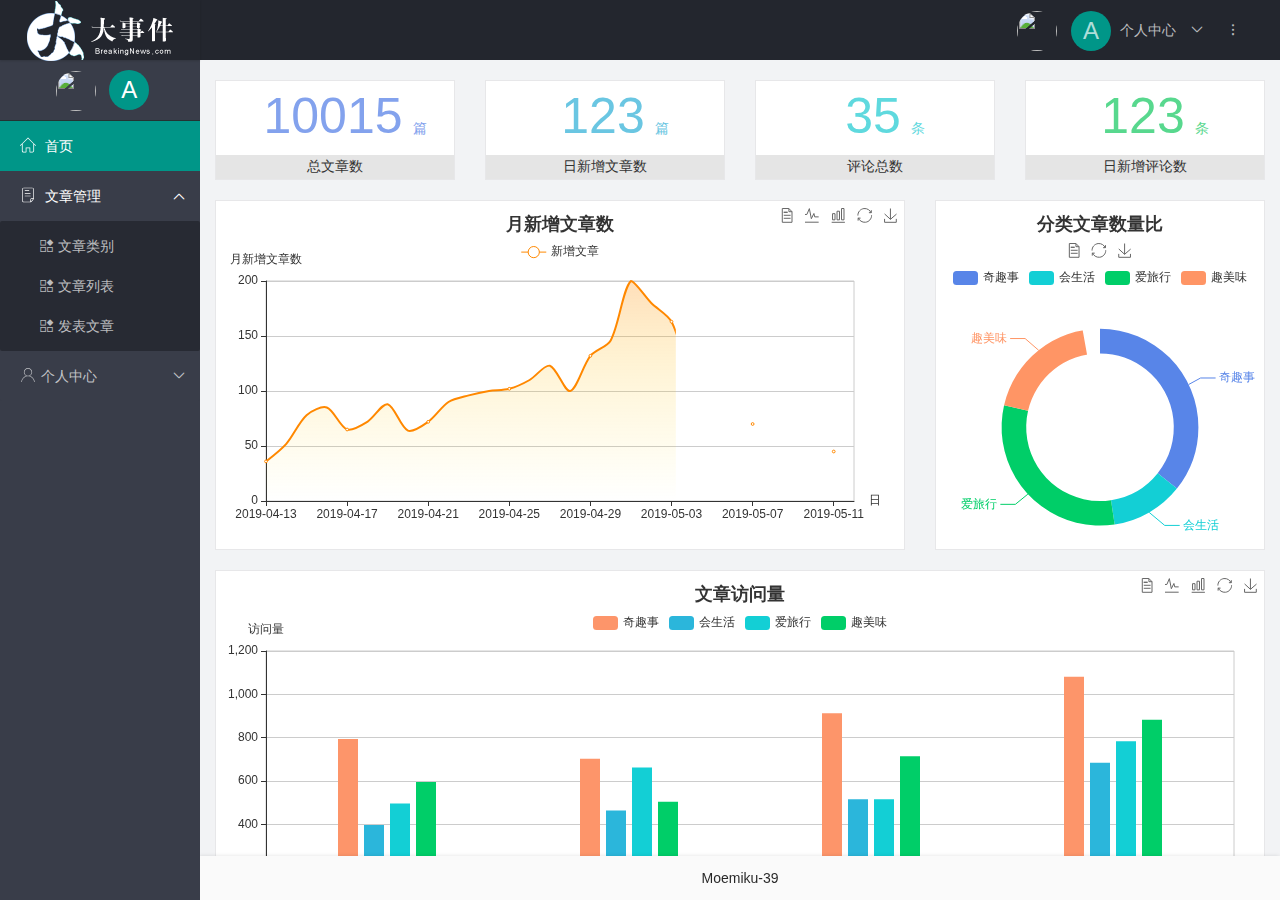
==== index.html @ 5995daac "完成了主页功能开发" ====
<!DOCTYPE html>
<html lang="en">

<head>
    <meta charset="UTF-8">
    <meta http-equiv="X-UA-Compatible" content="IE=edge">
    <meta name="viewport" content="width=device-width, initial-scale=1.0">
    <script src="assets/fonts/iconfont.js"></script>
    <script src="assets/lib/jquery.js"></script>
    <script src="assets/lib/layui/layui.js"></script>
    <script src="/assets/js/baseAPI.js"></script>
    <script src="assets/js/index.js"></script>
    <link rel="stylesheet" href="assets/lib/layui/css/layui.css">
    <link rel="stylesheet" href="assets/css/index.css">
    <title>后台主页</title>
</head>

<body>
    <div class="layui-layout layui-layout-admin">
        <div class="layui-header">
            <div class="layui-logo layui-hide-xs ">
                <img src="/assets/images/logo.png" alt="">
            </div>
            <!-- 头部区域（可配合layui 已有的水平导航） -->
            <ul class="layui-nav layui-layout-right">
                <li class="layui-nav-item layui-hide layui-show-md-inline-block">
                    <a href="javascript:;" class="userinfo">
                        <img src="//tva1.sinaimg.cn/crop.0.0.118.118.180/5db11ff4gw1e77d3nqrv8j203b03cweg.jpg" class="layui-nav-img">
                        <span class="text-avanter">A</span> 个人中心
                    </a>
                    <dl class="layui-nav-child">
                        <dd><a href="">基本资料</a></dd>
                        <dd><a href="">更换头像</a></dd>
                        <dd><a href="">重置密码</a></dd>
                        <dd><a href="javascript:;" id="logout">退出</a></dd>
                    </dl>
                </li>
                <li class="layui-nav-item" lay-header-event="menuRight" lay-unselect>
                    <a href="javascript:;">
                        <i class="layui-icon layui-icon-more-vertical"></i>
                    </a>
                </li>
            </ul>
        </div>

        <div class="layui-side layui-bg-black">
            <div class="layui-side-scroll">
                <div class="userinfo userinfoLeft">
                    <img src="//tva1.sinaimg.cn/crop.0.0.118.118.180/5db11ff4gw1e77d3nqrv8j203b03cweg.jpg" class="layui-nav-img">
                    <span class="text-avanter">A</span>
                    <span id="welcome">
                    </span>
                </div>
                <!-- 左侧导航区域（可配合layui已有的垂直导航） -->
                <ul class="layui-nav layui-nav-tree" lay-filter="test" lay-shrink="all">
                    <li class="layui-nav-item layui-this">
                        <a href="/home/dashboard.html" target="dashboard">
                            <svg class="icon" aria-hidden="true">
                                <use xlink:href="#icon-home"></use>
                            </svg> 首页</a>
                    </li>
                    <li class="layui-nav-item layui-nav-itemed">
                        <a class="" href="javascript:;">
                            <svg class="icon" aria-hidden="true">
                                <use xlink:href="#icon-16"></use>
                            </svg> 文章管理</a>
                        <dl class="layui-nav-child layui-nav-child-left">
                            <dd><a href="javascript:;"><i class="layui-icon layui-icon-app"></i> 文章类别</a></dd>
                            <dd><a href="javascript:;"><i class="layui-icon layui-icon-app"></i> 文章列表</a></dd>
                            <dd><a href="javascript:;"><i class="layui-icon layui-icon-app"></i> 发表文章</a></dd>
                        </dl>
                    </li>
                    <li class="layui-nav-item ">
                        <a href="javascript:;">
                            <svg class="icon" aria-hidden="true">
                                <use xlink:href="#icon-user"></use>
                            </svg>个人中心</a>
                        <dl class="layui-nav-child layui-nav-child-left">
                            <dd><a href="javascript:;"><i class="layui-icon layui-icon-app"></i> 基本资料</a></dd>
                            <dd><a href="javascript:;"><i class="layui-icon layui-icon-app"></i> 更换头像</a></dd>
                            <dd><a href="javascript:;"><i class="layui-icon layui-icon-app"></i> 重置密码</a></dd>
                        </dl>
                    </li>
                </ul>
            </div>
        </div>

        <div class="layui-body">
            <!-- 内容主体区域 -->

            <iframe src="home/dashboard.html" class="dashboard" name="dashboard" frameborder="0"></iframe>
        </div>

        <div class="layui-footer">
            <!-- 底部固定区域 -->
            Moemiku-39
        </div>
    </div>
</body>

</html>
---- assets/lib/layui/css/layui.css ----
.layui-inline,img{display:inline-block;vertical-align:middle}h1,h2,h3,h4,h5,h6{font-weight:400}a,body{color:#333}.layui-edge,.layui-header,.layui-inline,.layui-main{position:relative}.layui-edge,hr{height:0;overflow:hidden}.layui-layout-body,.layui-side,.layui-side-scroll{overflow-x:hidden}.layui-edge,.layui-elip,hr{overflow:hidden}.layui-btn,.layui-edge,.layui-inline,img{vertical-align:middle}.layui-btn,.layui-disabled,.layui-icon,.layui-unselect{-moz-user-select:none;-webkit-user-select:none;-ms-user-select:none}blockquote,body,button,dd,div,dl,dt,form,h1,h2,h3,h4,h5,h6,input,li,ol,p,pre,td,textarea,th,ul{margin:0;padding:0;-webkit-tap-highlight-color:rgba(0,0,0,0)}a:active,a:hover{outline:0}img{border:none}li{list-style:none}table{border-collapse:collapse;border-spacing:0}h4,h5,h6{font-size:100%}button,input,optgroup,option,select,textarea{font-family:inherit;font-size:inherit;font-style:inherit;font-weight:inherit;outline:0}pre{white-space:pre-wrap;white-space:-moz-pre-wrap;white-space:-pre-wrap;white-space:-o-pre-wrap;word-wrap:break-word}body{line-height:1.6;color:rgba(0,0,0,.85);font:14px Helvetica Neue,Helvetica,PingFang SC,Tahoma,Arial,sans-serif}hr{line-height:0;margin:10px 0;padding:0;border:none!important;border-bottom:1px solid #eee!important;clear:both;background:0 0}a{text-decoration:none}a:hover{color:#777}a cite{font-style:normal;*cursor:pointer}.layui-border-box,.layui-border-box *{box-sizing:border-box}.layui-box,.layui-box *{box-sizing:content-box}.layui-clear{clear:both;*zoom:1}.layui-clear:after{content:'\20';clear:both;*zoom:1;display:block;height:0}.layui-inline{*display:inline;*zoom:1}.layui-btn,.layui-btn-group,.layui-edge{display:inline-block}.layui-edge{width:0;border-width:6px;border-style:dashed;border-color:transparent}.layui-edge-top{top:-4px;border-bottom-color:#999;border-bottom-style:solid}.layui-edge-right{border-left-color:#999;border-left-style:solid}.layui-edge-bottom{top:2px;border-top-color:#999;border-top-style:solid}.layui-edge-left{border-right-color:#999;border-right-style:solid}.layui-elip{text-overflow:ellipsis;white-space:nowrap}.layui-disabled,.layui-disabled:hover{color:#d2d2d2!important;cursor:not-allowed!important}.layui-circle{border-radius:100%}.layui-show{display:block!important}.layui-hide{display:none!important}.layui-show-v{visibility:visible!important}.layui-hide-v{visibility:hidden!important}@font-face{font-family:layui-icon;src:url(../font/iconfont.eot?v=256);src:url(../font/iconfont.eot?v=256#iefix) format('embedded-opentype'),url(../font/iconfont.woff2?v=256) format('woff2'),url(../font/iconfont.woff?v=256) format('woff'),url(../font/iconfont.ttf?v=256) format('truetype'),url(../font/iconfont.svg?v=256#layui-icon) format('svg')}.layui-icon{font-family:layui-icon!important;font-size:16px;font-style:normal;-webkit-font-smoothing:antialiased;-moz-osx-font-smoothing:grayscale}.layui-icon-reply-fill:before{content:"\e611"}.layui-icon-set-fill:before{content:"\e614"}.layui-icon-menu-fill:before{content:"\e60f"}.layui-icon-search:before{content:"\e615"}.layui-icon-share:before{content:"\e641"}.layui-icon-set-sm:before{content:"\e620"}.layui-icon-engine:before{content:"\e628"}.layui-icon-close:before{content:"\1006"}.layui-icon-close-fill:before{content:"\1007"}.layui-icon-chart-screen:before{content:"\e629"}.layui-icon-star:before{content:"\e600"}.layui-icon-circle-dot:before{content:"\e617"}.layui-icon-chat:before{content:"\e606"}.layui-icon-release:before{content:"\e609"}.layui-icon-list:before{content:"\e60a"}.layui-icon-chart:before{content:"\e62c"}.layui-icon-ok-circle:before{content:"\1005"}.layui-icon-layim-theme:before{content:"\e61b"}.layui-icon-table:before{content:"\e62d"}.layui-icon-right:before{content:"\e602"}.layui-icon-left:before{content:"\e603"}.layui-icon-cart-simple:before{content:"\e698"}.layui-icon-face-cry:before{content:"\e69c"}.layui-icon-face-smile:before{content:"\e6af"}.layui-icon-survey:before{content:"\e6b2"}.layui-icon-tree:before{content:"\e62e"}.layui-icon-ie:before{content:"\e7bb"}.layui-icon-upload-circle:before{content:"\e62f"}.layui-icon-add-circle:before{content:"\e61f"}.layui-icon-download-circle:before{content:"\e601"}.layui-icon-templeate-1:before{content:"\e630"}.layui-icon-util:before{content:"\e631"}.layui-icon-face-surprised:before{content:"\e664"}.layui-icon-edit:before{content:"\e642"}.layui-icon-speaker:before{content:"\e645"}.layui-icon-down:before{content:"\e61a"}.layui-icon-file:before{content:"\e621"}.layui-icon-layouts:before{content:"\e632"}.layui-icon-rate-half:before{content:"\e6c9"}.layui-icon-add-circle-fine:before{content:"\e608"}.layui-icon-prev-circle:before{content:"\e633"}.layui-icon-read:before{content:"\e705"}.layui-icon-404:before{content:"\e61c"}.layui-icon-carousel:before{content:"\e634"}.layui-icon-help:before{content:"\e607"}.layui-icon-code-circle:before{content:"\e635"}.layui-icon-windows:before{content:"\e67f"}.layui-icon-water:before{content:"\e636"}.layui-icon-username:before{content:"\e66f"}.layui-icon-find-fill:before{content:"\e670"}.layui-icon-about:before{content:"\e60b"}.layui-icon-location:before{content:"\e715"}.layui-icon-up:before{content:"\e619"}.layui-icon-pause:before{content:"\e651"}.layui-icon-date:before{content:"\e637"}.layui-icon-layim-uploadfile:before{content:"\e61d"}.layui-icon-delete:before{content:"\e640"}.layui-icon-play:before{content:"\e652"}.layui-icon-top:before{content:"\e604"}.layui-icon-firefox:before{content:"\e686"}.layui-icon-friends:before{content:"\e612"}.layui-icon-refresh-3:before{content:"\e9aa"}.layui-icon-ok:before{content:"\e605"}.layui-icon-layer:before{content:"\e638"}.layui-icon-face-smile-fine:before{content:"\e60c"}.layui-icon-dollar:before{content:"\e659"}.layui-icon-group:before{content:"\e613"}.layui-icon-layim-download:before{content:"\e61e"}.layui-icon-picture-fine:before{content:"\e60d"}.layui-icon-link:before{content:"\e64c"}.layui-icon-diamond:before{content:"\e735"}.layui-icon-log:before{content:"\e60e"}.layui-icon-key:before{content:"\e683"}.layui-icon-rate-solid:before{content:"\e67a"}.layui-icon-fonts-del:before{content:"\e64f"}.layui-icon-unlink:before{content:"\e64d"}.layui-icon-fonts-clear:before{content:"\e639"}.layui-icon-triangle-r:before{content:"\e623"}.layui-icon-circle:before{content:"\e63f"}.layui-icon-radio:before{content:"\e643"}.layui-icon-align-center:before{content:"\e647"}.layui-icon-align-right:before{content:"\e648"}.layui-icon-align-left:before{content:"\e649"}.layui-icon-loading-1:before{content:"\e63e"}.layui-icon-return:before{content:"\e65c"}.layui-icon-fonts-strong:before{content:"\e62b"}.layui-icon-upload:before{content:"\e67c"}.layui-icon-dialogue:before{content:"\e63a"}.layui-icon-video:before{content:"\e6ed"}.layui-icon-headset:before{content:"\e6fc"}.layui-icon-cellphone-fine:before{content:"\e63b"}.layui-icon-add-1:before{content:"\e654"}.layui-icon-face-smile-b:before{content:"\e650"}.layui-icon-fonts-html:before{content:"\e64b"}.layui-icon-screen-full:before{content:"\e622"}.layui-icon-form:before{content:"\e63c"}.layui-icon-cart:before{content:"\e657"}.layui-icon-camera-fill:before{content:"\e65d"}.layui-icon-tabs:before{content:"\e62a"}.layui-icon-heart-fill:before{content:"\e68f"}.layui-icon-fonts-code:before{content:"\e64e"}.layui-icon-ios:before{content:"\e680"}.layui-icon-at:before{content:"\e687"}.layui-icon-fire:before{content:"\e756"}.layui-icon-set:before{content:"\e716"}.layui-icon-fonts-u:before{content:"\e646"}.layui-icon-triangle-d:before{content:"\e625"}.layui-icon-tips:before{content:"\e702"}.layui-icon-picture:before{content:"\e64a"}.layui-icon-more-vertical:before{content:"\e671"}.layui-icon-bluetooth:before{content:"\e689"}.layui-icon-flag:before{content:"\e66c"}.layui-icon-loading:before{content:"\e63d"}.layui-icon-fonts-i:before{content:"\e644"}.layui-icon-refresh-1:before{content:"\e666"}.layui-icon-rmb:before{content:"\e65e"}.layui-icon-addition:before{content:"\e624"}.layui-icon-home:before{content:"\e68e"}.layui-icon-time:before{content:"\e68d"}.layui-icon-user:before{content:"\e770"}.layui-icon-notice:before{content:"\e667"}.layui-icon-chrome:before{content:"\e68a"}.layui-icon-edge:before{content:"\e68b"}.layui-icon-login-weibo:before{content:"\e675"}.layui-icon-voice:before{content:"\e688"}.layui-icon-upload-drag:before{content:"\e681"}.layui-icon-login-qq:before{content:"\e676"}.layui-icon-snowflake:before{content:"\e6b1"}.layui-icon-heart:before{content:"\e68c"}.layui-icon-logout:before{content:"\e682"}.layui-icon-file-b:before{content:"\e655"}.layui-icon-template:before{content:"\e663"}.layui-icon-transfer:before{content:"\e691"}.layui-icon-auz:before{content:"\e672"}.layui-icon-console:before{content:"\e665"}.layui-icon-app:before{content:"\e653"}.layui-icon-prev:before{content:"\e65a"}.layui-icon-website:before{content:"\e7ae"}.layui-icon-next:before{content:"\e65b"}.layui-icon-component:before{content:"\e857"}.layui-icon-android:before{content:"\e684"}.layui-icon-more:before{content:"\e65f"}.layui-icon-login-wechat:before{content:"\e677"}.layui-icon-shrink-right:before{content:"\e668"}.layui-icon-spread-left:before{content:"\e66b"}.layui-icon-camera:before{content:"\e660"}.layui-icon-note:before{content:"\e66e"}.layui-icon-refresh:before{content:"\e669"}.layui-icon-female:before{content:"\e661"}.layui-icon-male:before{content:"\e662"}.layui-icon-screen-restore:before{content:"\e758"}.layui-icon-password:before{content:"\e673"}.layui-icon-senior:before{content:"\e674"}.layui-icon-theme:before{content:"\e66a"}.layui-icon-tread:before{content:"\e6c5"}.layui-icon-praise:before{content:"\e6c6"}.layui-icon-star-fill:before{content:"\e658"}.layui-icon-rate:before{content:"\e67b"}.layui-icon-template-1:before{content:"\e656"}.layui-icon-vercode:before{content:"\e679"}.layui-icon-service:before{content:"\e626"}.layui-icon-cellphone:before{content:"\e678"}.layui-icon-print:before{content:"\e66d"}.layui-icon-cols:before{content:"\e610"}.layui-icon-wifi:before{content:"\e7e0"}.layui-icon-export:before{content:"\e67d"}.layui-icon-rss:before{content:"\e808"}.layui-icon-slider:before{content:"\e714"}.layui-icon-email:before{content:"\e618"}.layui-icon-subtraction:before{content:"\e67e"}.layui-icon-mike:before{content:"\e6dc"}.layui-icon-light:before{content:"\e748"}.layui-icon-gift:before{content:"\e627"}.layui-icon-mute:before{content:"\e685"}.layui-icon-reduce-circle:before{content:"\e616"}.layui-icon-music:before{content:"\e690"}.layui-main{width:1140px;margin:0 auto}.layui-header{z-index:1000;height:60px}.layui-header a:hover{transition:all .5s;-webkit-transition:all .5s}.layui-side{position:fixed;left:0;top:0;bottom:0;z-index:999;width:200px}.layui-side-scroll{position:relative;width:220px;height:100%}.layui-body{position:relative;left:200px;right:0;top:0;bottom:0;z-index:900;width:auto;box-sizing:border-box}.layui-layout-admin .layui-header{position:fixed;top:0;left:0;right:0;background-color:#23262E}.layui-layout-admin .layui-side{top:60px;width:200px;overflow-x:hidden}.layui-layout-admin .layui-body{position:absolute;top:60px;padding-bottom:44px}.layui-layout-admin .layui-main{width:auto;margin:0 15px}.layui-layout-admin .layui-footer{position:fixed;left:200px;right:0;bottom:0;z-index:990;height:44px;line-height:44px;padding:0 15px;box-shadow:-1px 0 4px rgb(0 0 0 / 12%);background-color:#FAFAFA}.layui-layout-admin .layui-logo{position:absolute;left:0;top:0;width:200px;height:100%;line-height:60px;text-align:center;color:#009688;font-size:16px;box-shadow:0 1px 2px 0 rgb(0 0 0 / 15%)}.layui-layout-admin .layui-header .layui-nav{background:0 0}.layui-layout-left{position:absolute!important;left:200px;top:0}.layui-layout-right{position:absolute!important;right:0;top:0}.layui-container{position:relative;margin:0 auto;padding:0 15px;box-sizing:border-box}.layui-fluid{position:relative;margin:0 auto;padding:0 15px}.layui-row:after,.layui-row:before{content:"";display:block;clear:both}.layui-col-lg1,.layui-col-lg10,.layui-col-lg11,.layui-col-lg12,.layui-col-lg2,.layui-col-lg3,.layui-col-lg4,.layui-col-lg5,.layui-col-lg6,.layui-col-lg7,.layui-col-lg8,.layui-col-lg9,.layui-col-md1,.layui-col-md10,.layui-col-md11,.layui-col-md12,.layui-col-md2,.layui-col-md3,.layui-col-md4,.layui-col-md5,.layui-col-md6,.layui-col-md7,.layui-col-md8,.layui-col-md9,.layui-col-sm1,.layui-col-sm10,.layui-col-sm11,.layui-col-sm12,.layui-col-sm2,.layui-col-sm3,.layui-col-sm4,.layui-col-sm5,.layui-col-sm6,.layui-col-sm7,.layui-col-sm8,.layui-col-sm9,.layui-col-xs1,.layui-col-xs10,.layui-col-xs11,.layui-col-xs12,.layui-col-xs2,.layui-col-xs3,.layui-col-xs4,.layui-col-xs5,.layui-col-xs6,.layui-col-xs7,.layui-col-xs8,.layui-col-xs9{position:relative;display:block;box-sizing:border-box}.layui-col-xs1,.layui-col-xs10,.layui-col-xs11,.layui-col-xs12,.layui-col-xs2,.layui-col-xs3,.layui-col-xs4,.layui-col-xs5,.layui-col-xs6,.layui-col-xs7,.layui-col-xs8,.layui-col-xs9{float:left}.layui-col-xs1{width:8.33333333%}.layui-col-xs2{width:16.66666667%}.layui-col-xs3{width:25%}.layui-col-xs4{width:33.33333333%}.layui-col-xs5{width:41.66666667%}.layui-col-xs6{width:50%}.layui-col-xs7{width:58.33333333%}.layui-col-xs8{width:66.66666667%}.layui-col-xs9{width:75%}.layui-col-xs10{width:83.33333333%}.layui-col-xs11{width:91.66666667%}.layui-col-xs12{width:100%}.layui-col-xs-offset1{margin-left:8.33333333%}.layui-col-xs-offset2{margin-left:16.66666667%}.layui-col-xs-offset3{margin-left:25%}.layui-col-xs-offset4{margin-left:33.33333333%}.layui-col-xs-offset5{margin-left:41.66666667%}.layui-col-xs-offset6{margin-left:50%}.layui-col-xs-offset7{margin-left:58.33333333%}.layui-col-xs-offset8{margin-left:66.66666667%}.layui-col-xs-offset9{margin-left:75%}.layui-col-xs-offset10{margin-left:83.33333333%}.layui-col-xs-offset11{margin-left:91.66666667%}.layui-col-xs-offset12{margin-left:100%}@media screen and (max-width:768px){.layui-hide-xs{display:none!important}.layui-show-xs-block{display:block!important}.layui-show-xs-inline{display:inline!important}.layui-show-xs-inline-block{display:inline-block!important}}@media screen and (min-width:768px){.layui-container{width:750px}.layui-hide-sm{display:none!important}.layui-show-sm-block{display:block!important}.layui-show-sm-inline{display:inline!important}.layui-show-sm-inline-block{display:inline-block!important}.layui-col-sm1,.layui-col-sm10,.layui-col-sm11,.layui-col-sm12,.layui-col-sm2,.layui-col-sm3,.layui-col-sm4,.layui-col-sm5,.layui-col-sm6,.layui-col-sm7,.layui-col-sm8,.layui-col-sm9{float:left}.layui-col-sm1{width:8.33333333%}.layui-col-sm2{width:16.66666667%}.layui-col-sm3{width:25%}.layui-col-sm4{width:33.33333333%}.layui-col-sm5{width:41.66666667%}.layui-col-sm6{width:50%}.layui-col-sm7{width:58.33333333%}.layui-col-sm8{width:66.66666667%}.layui-col-sm9{width:75%}.layui-col-sm10{width:83.33333333%}.layui-col-sm11{width:91.66666667%}.layui-col-sm12{width:100%}.layui-col-sm-offset1{margin-left:8.33333333%}.layui-col-sm-offset2{margin-left:16.66666667%}.layui-col-sm-offset3{margin-left:25%}.layui-col-sm-offset4{margin-left:33.33333333%}.layui-col-sm-offset5{margin-left:41.66666667%}.layui-col-sm-offset6{margin-left:50%}.layui-col-sm-offset7{margin-left:58.33333333%}.layui-col-sm-offset8{margin-left:66.66666667%}.layui-col-sm-offset9{margin-left:75%}.layui-col-sm-offset10{margin-left:83.33333333%}.layui-col-sm-offset11{margin-left:91.66666667%}.layui-col-sm-offset12{margin-left:100%}}@media screen and (min-width:992px){.layui-container{width:970px}.layui-hide-md{display:none!important}.layui-show-md-block{display:block!important}.layui-show-md-inline{display:inline!important}.layui-show-md-inline-block{display:inline-block!important}.layui-col-md1,.layui-col-md10,.layui-col-md11,.layui-col-md12,.layui-col-md2,.layui-col-md3,.layui-col-md4,.layui-col-md5,.layui-col-md6,.layui-col-md7,.layui-col-md8,.layui-col-md9{float:left}.layui-col-md1{width:8.33333333%}.layui-col-md2{width:16.66666667%}.layui-col-md3{width:25%}.layui-col-md4{width:33.33333333%}.layui-col-md5{width:41.66666667%}.layui-col-md6{width:50%}.layui-col-md7{width:58.33333333%}.layui-col-md8{width:66.66666667%}.layui-col-md9{width:75%}.layui-col-md10{width:83.33333333%}.layui-col-md11{width:91.66666667%}.layui-col-md12{width:100%}.layui-col-md-offset1{margin-left:8.33333333%}.layui-col-md-offset2{margin-left:16.66666667%}.layui-col-md-offset3{margin-left:25%}.layui-col-md-offset4{margin-left:33.33333333%}.layui-col-md-offset5{margin-left:41.66666667%}.layui-col-md-offset6{margin-left:50%}.layui-col-md-offset7{margin-left:58.33333333%}.layui-col-md-offset8{margin-left:66.66666667%}.layui-col-md-offset9{margin-left:75%}.layui-col-md-offset10{margin-left:83.33333333%}.layui-col-md-offset11{margin-left:91.66666667%}.layui-col-md-offset12{margin-left:100%}}@media screen and (min-width:1200px){.layui-container{width:1170px}.layui-hide-lg{display:none!important}.layui-show-lg-block{display:block!important}.layui-show-lg-inline{display:inline!important}.layui-show-lg-inline-block{display:inline-block!important}.layui-col-lg1,.layui-col-lg10,.layui-col-lg11,.layui-col-lg12,.layui-col-lg2,.layui-col-lg3,.layui-col-lg4,.layui-col-lg5,.layui-col-lg6,.layui-col-lg7,.layui-col-lg8,.layui-col-lg9{float:left}.layui-col-lg1{width:8.33333333%}.layui-col-lg2{width:16.66666667%}.layui-col-lg3{width:25%}.layui-col-lg4{width:33.33333333%}.layui-col-lg5{width:41.66666667%}.layui-col-lg6{width:50%}.layui-col-lg7{width:58.33333333%}.layui-col-lg8{width:66.66666667%}.layui-col-lg9{width:75%}.layui-col-lg10{width:83.33333333%}.layui-col-lg11{width:91.66666667%}.layui-col-lg12{width:100%}.layui-col-lg-offset1{margin-left:8.33333333%}.layui-col-lg-offset2{margin-left:16.66666667%}.layui-col-lg-offset3{margin-left:25%}.layui-col-lg-offset4{margin-left:33.33333333%}.layui-col-lg-offset5{margin-left:41.66666667%}.layui-col-lg-offset6{margin-left:50%}.layui-col-lg-offset7{margin-left:58.33333333%}.layui-col-lg-offset8{margin-left:66.66666667%}.layui-col-lg-offset9{margin-left:75%}.layui-col-lg-offset10{margin-left:83.33333333%}.layui-col-lg-offset11{margin-left:91.66666667%}.layui-col-lg-offset12{margin-left:100%}}.layui-col-space1{margin:-.5px}.layui-col-space1>*{padding:.5px}.layui-col-space2{margin:-1px}.layui-col-space2>*{padding:1px}.layui-col-space4{margin:-2px}.layui-col-space4>*{padding:2px}.layui-col-space5{margin:-2.5px}.layui-col-space5>*{padding:2.5px}.layui-col-space6{margin:-3px}.layui-col-space6>*{padding:3px}.layui-col-space8{margin:-4px}.layui-col-space8>*{padding:4px}.layui-col-space10{margin:-5px}.layui-col-space10>*{padding:5px}.layui-col-space12{margin:-6px}.layui-col-space12>*{padding:6px}.layui-col-space14{margin:-7px}.layui-col-space14>*{padding:7px}.layui-col-space15{margin:-7.5px}.layui-col-space15>*{padding:7.5px}.layui-col-space16{margin:-8px}.layui-col-space16>*{padding:8px}.layui-col-space18{margin:-9px}.layui-col-space18>*{padding:9px}.layui-col-space20{margin:-10px}.layui-col-space20>*{padding:10px}.layui-col-space22{margin:-11px}.layui-col-space22>*{padding:11px}.layui-col-space24{margin:-12px}.layui-col-space24>*{padding:12px}.layui-col-space25{margin:-12.5px}.layui-col-space25>*{padding:12.5px}.layui-col-space26{margin:-13px}.layui-col-space26>*{padding:13px}.layui-col-space28{margin:-14px}.layui-col-space28>*{padding:14px}.layui-col-space30{margin:-15px}.layui-col-space30>*{padding:15px}.layui-btn,.layui-input,.layui-select,.layui-textarea,.layui-upload-button{outline:0;-webkit-appearance:none;transition:all .3s;-webkit-transition:all .3s;box-sizing:border-box}.layui-elem-quote{margin-bottom:10px;padding:15px;line-height:1.6;border-left:5px solid #5FB878;border-radius:0 2px 2px 0;background-color:#FAFAFA}.layui-quote-nm{border-style:solid;border-width:1px 1px 1px 5px;background:0 0}.layui-elem-field{margin-bottom:10px;padding:0;border-width:1px;border-style:solid}.layui-elem-field legend{margin-left:20px;padding:0 10px;font-size:20px;font-weight:300}.layui-field-title{margin:10px 0 20px;border-width:1px 0 0}.layui-field-box{padding:15px}.layui-field-title .layui-field-box{padding:10px 0}.layui-progress{position:relative;height:6px;border-radius:20px;background-color:#eee}.layui-progress-bar{position:absolute;left:0;top:0;width:0;max-width:100%;height:6px;border-radius:20px;text-align:right;background-color:#5FB878;transition:all .3s;-webkit-transition:all .3s}.layui-progress-big,.layui-progress-big .layui-progress-bar{height:18px;line-height:18px}.layui-progress-text{position:relative;top:-20px;line-height:18px;font-size:12px;color:#666}.layui-progress-big .layui-progress-text{position:static;padding:0 10px;color:#fff}.layui-collapse{border-width:1px;border-style:solid;border-radius:2px}.layui-colla-content,.layui-colla-item{border-top-width:1px;border-top-style:solid}.layui-colla-item:first-child{border-top:none}.layui-colla-title{position:relative;height:42px;line-height:42px;padding:0 15px 0 35px;color:#333;background-color:#FAFAFA;cursor:pointer;font-size:14px;overflow:hidden}.layui-colla-content{display:none;padding:10px 15px;line-height:1.6;color:#666}.layui-colla-icon{position:absolute;left:15px;top:0;font-size:14px}.layui-card-body,.layui-card-header,.layui-form-label,.layui-form-mid,.layui-form-select,.layui-input-block,.layui-input-inline,.layui-panel,.layui-textarea{position:relative}.layui-card{margin-bottom:15px;border-radius:2px;background-color:#fff;box-shadow:0 1px 2px 0 rgba(0,0,0,.05)}.layui-form-select dl,.layui-panel{box-shadow:1px 1px 4px rgb(0 0 0 / 8%)}.layui-card:last-child{margin-bottom:0}.layui-card-header{height:42px;line-height:42px;padding:0 15px;border-bottom:1px solid #f6f6f6;color:#333;border-radius:2px 2px 0 0;font-size:14px}.layui-card-body{padding:10px 15px;line-height:24px}.layui-card-body[pad15]{padding:15px}.layui-card-body[pad20]{padding:20px}.layui-card-body .layui-table{margin:5px 0}.layui-card .layui-tab{margin:0}.layui-panel{border-width:1px;border-style:solid;border-radius:2px;background-color:#fff;color:#666}.layui-bg-black,.layui-bg-blue,.layui-bg-cyan,.layui-bg-green,.layui-bg-orange,.layui-bg-red{color:#fff!important}.layui-panel-window{position:relative;padding:15px;border-radius:0;border-top:5px solid #eee;background-color:#fff}.layui-border,.layui-border-black,.layui-border-blue,.layui-border-cyan,.layui-border-green,.layui-border-orange,.layui-border-red{border-width:1px;border-style:solid}.layui-auxiliar-moving{position:fixed;left:0;right:0;top:0;bottom:0;width:100%;height:100%;background:0 0;z-index:9999999999}.layui-bg-red{background-color:#FF5722!important}.layui-bg-orange{background-color:#FFB800!important}.layui-bg-green{background-color:#009688!important}.layui-bg-cyan{background-color:#2F4056!important}.layui-bg-blue{background-color:#1E9FFF!important}.layui-bg-black{background-color:#393D49!important}.layui-bg-gray{background-color:#FAFAFA!important;color:#666!important}.layui-badge-rim,.layui-border,.layui-colla-content,.layui-colla-item,.layui-collapse,.layui-elem-field,.layui-form-pane .layui-form-item[pane],.layui-form-pane .layui-form-label,.layui-input,.layui-layedit,.layui-layedit-tool,.layui-panel,.layui-quote-nm,.layui-select,.layui-tab-bar,.layui-tab-card,.layui-tab-title,.layui-tab-title .layui-this:after,.layui-textarea{border-color:#eee}.layui-border{color:#666!important}.layui-border-red{border-color:#FF5722!important;color:#FF5722!important}.layui-border-orange{border-color:#FFB800!important;color:#FFB800!important}.layui-border-green{border-color:#009688!important;color:#009688!important}.layui-border-cyan{border-color:#2F4056!important;color:#2F4056!important}.layui-border-blue{border-color:#1E9FFF!important;color:#1E9FFF!important}.layui-border-black{border-color:#393D49!important;color:#393D49!important}.layui-timeline-item:before{background-color:#eee}.layui-text{line-height:1.6;font-size:14px;color:#666}.layui-text h1,.layui-text h2,.layui-text h3{font-weight:500;color:#333}.layui-text h1{font-size:30px}.layui-text h2{font-size:24px}.layui-text h3{font-size:18px}.layui-text a:not(.layui-btn){color:#01AAED}.layui-text a:not(.layui-btn):hover{text-decoration:underline}.layui-text ul{padding:5px 0 5px 15px}.layui-text ul li{margin-top:5px;list-style-type:disc}.layui-text em,.layui-word-aux{color:#999!important;padding-left:5px!important;padding-right:5px!important}.layui-text p{margin:10px 0}.layui-text p:first-child{margin-top:0}.layui-font-12{font-size:12px!important}.layui-font-14{font-size:14px!important}.layui-font-16{font-size:16px!important}.layui-font-18{font-size:18px!important}.layui-font-20{font-size:20px!important}.layui-font-red{color:#FF5722!important}.layui-font-orange{color:#FFB800!important}.layui-font-green{color:#009688!important}.layui-font-cyan{color:#2F4056!important}.layui-font-blue{color:#01AAED!important}.layui-font-black{color:#000!important}.layui-font-gray{color:#c2c2c2!important}.layui-btn{height:38px;line-height:38px;border:1px solid transparent;padding:0 18px;background-color:#009688;color:#fff;white-space:nowrap;text-align:center;font-size:14px;border-radius:2px;cursor:pointer}.layui-btn:hover{opacity:.8;filter:alpha(opacity=80);color:#fff}.layui-btn:active{opacity:1;filter:alpha(opacity=100)}.layui-btn+.layui-btn{margin-left:10px}.layui-btn-container{font-size:0}.layui-btn-container .layui-btn{margin-right:10px;margin-bottom:10px}.layui-btn-container .layui-btn+.layui-btn{margin-left:0}.layui-table .layui-btn-container .layui-btn{margin-bottom:9px}.layui-btn-radius{border-radius:100px}.layui-btn .layui-icon{padding:0 2px;vertical-align:middle\9;vertical-align:bottom}.layui-btn-primary{border-color:#d2d2d2;background:0 0;color:#666}.layui-btn-primary:hover{border-color:#009688;color:#333}.layui-btn-normal{background-color:#1E9FFF}.layui-btn-warm{background-color:#FFB800}.layui-btn-danger{background-color:#FF5722}.layui-btn-checked{background-color:#5FB878}.layui-btn-disabled,.layui-btn-disabled:active,.layui-btn-disabled:hover{border-color:#eee!important;background-color:#FBFBFB!important;color:#d2d2d2!important;cursor:not-allowed!important;opacity:1}.layui-btn-lg{height:44px;line-height:44px;padding:0 25px;font-size:16px}.layui-btn-sm{height:30px;line-height:30px;padding:0 10px;font-size:12px}.layui-btn-xs{height:22px;line-height:22px;padding:0 5px;font-size:12px}.layui-btn-xs i{font-size:12px!important}.layui-btn-group{vertical-align:middle;font-size:0}.layui-btn-group .layui-btn{margin-left:0!important;margin-right:0!important;border-left:1px solid rgba(255,255,255,.5);border-radius:0}.layui-btn-group .layui-btn-primary{border-left:none}.layui-btn-group .layui-btn-primary:hover{border-color:#d2d2d2;color:#009688}.layui-btn-group .layui-btn:first-child{border-left:none;border-radius:2px 0 0 2px}.layui-btn-group .layui-btn-primary:first-child{border-left:1px solid #d2d2d2}.layui-btn-group .layui-btn:last-child{border-radius:0 2px 2px 0}.layui-btn-group .layui-btn+.layui-btn{margin-left:0}.layui-btn-group+.layui-btn-group{margin-left:10px}.layui-btn-fluid{width:100%}.layui-input,.layui-select,.layui-textarea{height:38px;line-height:1.3;line-height:38px\9;border-width:1px;border-style:solid;background-color:#fff;color:rgba(0,0,0,.85);border-radius:2px}.layui-input::-webkit-input-placeholder,.layui-select::-webkit-input-placeholder,.layui-textarea::-webkit-input-placeholder{line-height:1.3}.layui-input,.layui-textarea{display:block;width:100%;padding-left:10px}.layui-input:hover,.layui-textarea:hover{border-color:#eee!important}.layui-input:focus,.layui-textarea:focus{border-color:#d2d2d2!important}.layui-textarea{min-height:100px;height:auto;line-height:20px;padding:6px 10px;resize:vertical}.layui-select{padding:0 10px}.layui-form input[type=checkbox],.layui-form input[type=radio],.layui-form select{display:none}.layui-form [lay-ignore]{display:initial}.layui-form-item{margin-bottom:15px;clear:both;*zoom:1}.layui-form-item:after{content:'\20';clear:both;*zoom:1;display:block;height:0}.layui-form-label{float:left;display:block;padding:9px 15px;width:80px;font-weight:400;line-height:20px;text-align:right}.layui-form-label-col{display:block;float:none;padding:9px 0;line-height:20px;text-align:left}.layui-form-item .layui-inline{margin-bottom:5px;margin-right:10px}.layui-input-block{margin-left:110px;min-height:36px}.layui-input-inline{display:inline-block;vertical-align:middle}.layui-form-item .layui-input-inline{float:left;width:190px;margin-right:10px}.layui-form-text .layui-input-inline{width:auto}.layui-form-mid{float:left;display:block;padding:9px 0!important;line-height:20px;margin-right:10px}.layui-form-danger+.layui-form-select .layui-input,.layui-form-danger:focus{border-color:#FF5722!important}.layui-form-select .layui-input{padding-right:30px;cursor:pointer}.layui-form-select .layui-edge{position:absolute;right:10px;top:50%;margin-top:-3px;cursor:pointer;border-width:6px;border-top-color:#c2c2c2;border-top-style:solid;transition:all .3s;-webkit-transition:all .3s}.layui-form-select dl{display:none;position:absolute;left:0;top:42px;padding:5px 0;z-index:899;min-width:100%;border:1px solid #eee;max-height:300px;overflow-y:auto;background-color:#fff;border-radius:2px;box-sizing:border-box}.layui-form-select dl dd,.layui-form-select dl dt{padding:0 10px;line-height:36px;white-space:nowrap;overflow:hidden;text-overflow:ellipsis}.layui-form-select dl dt{font-size:12px;color:#999}.layui-form-select dl dd{cursor:pointer}.layui-form-select dl dd:hover{background-color:#F6F6F6;-webkit-transition:.5s all;transition:.5s all}.layui-form-select .layui-select-group dd{padding-left:20px}.layui-form-select dl dd.layui-select-tips{padding-left:10px!important;color:#999}.layui-form-select dl dd.layui-this{background-color:#5FB878;color:#fff}.layui-form-checkbox,.layui-form-select dl dd.layui-disabled{background-color:#fff}.layui-form-selected dl{display:block}.layui-form-checkbox,.layui-form-checkbox *,.layui-form-switch{display:inline-block;vertical-align:middle}.layui-form-selected .layui-edge{margin-top:-9px;-webkit-transform:rotate(180deg);transform:rotate(180deg);margin-top:-3px\9}:root .layui-form-selected .layui-edge{margin-top:-9px\0/IE9}.layui-form-selectup dl{top:auto;bottom:42px}.layui-select-none{margin:5px 0;text-align:center;color:#999}.layui-select-disabled .layui-disabled{border-color:#eee!important}.layui-select-disabled .layui-edge{border-top-color:#d2d2d2}.layui-form-checkbox{position:relative;height:30px;line-height:30px;margin-right:10px;padding-right:30px;cursor:pointer;font-size:0;-webkit-transition:.1s linear;transition:.1s linear;box-sizing:border-box}.layui-form-checkbox span{padding:0 10px;height:100%;font-size:14px;border-radius:2px 0 0 2px;background-color:#d2d2d2;color:#fff;overflow:hidden;white-space:nowrap;text-overflow:ellipsis}.layui-form-checkbox:hover span{background-color:#c2c2c2}.layui-form-checkbox i{position:absolute;right:0;top:0;width:30px;height:28px;border:1px solid #d2d2d2;border-left:none;border-radius:0 2px 2px 0;color:#fff;font-size:20px;text-align:center}.layui-form-checkbox:hover i{border-color:#c2c2c2;color:#c2c2c2}.layui-form-checked,.layui-form-checked:hover{border-color:#5FB878}.layui-form-checked span,.layui-form-checked:hover span{background-color:#5FB878}.layui-form-checked i,.layui-form-checked:hover i{color:#5FB878}.layui-form-item .layui-form-checkbox{margin-top:4px}.layui-form-checkbox[lay-skin=primary]{height:auto!important;line-height:normal!important;min-width:18px;min-height:18px;border:none!important;margin-right:0;padding-left:28px;padding-right:0;background:0 0}.layui-form-checkbox[lay-skin=primary] span{padding-left:0;padding-right:15px;line-height:18px;background:0 0;color:#666}.layui-form-checkbox[lay-skin=primary] i{right:auto;left:0;width:16px;height:16px;line-height:16px;border:1px solid #d2d2d2;font-size:12px;border-radius:2px;background-color:#fff;-webkit-transition:.1s linear;transition:.1s linear}.layui-form-checkbox[lay-skin=primary]:hover i{border-color:#5FB878;color:#fff}.layui-form-checked[lay-skin=primary] i{border-color:#5FB878!important;background-color:#5FB878;color:#fff}.layui-checkbox-disabled[lay-skin=primary] span{background:0 0!important;color:#c2c2c2!important}.layui-checkbox-disabled[lay-skin=primary]:hover i{border-color:#d2d2d2}.layui-form-item .layui-form-checkbox[lay-skin=primary]{margin-top:10px}.layui-form-switch{position:relative;height:22px;line-height:22px;min-width:35px;padding:0 5px;margin-top:8px;border:1px solid #d2d2d2;border-radius:20px;cursor:pointer;background-color:#fff;-webkit-transition:.1s linear;transition:.1s linear}.layui-form-switch i{position:absolute;left:5px;top:3px;width:16px;height:16px;border-radius:20px;background-color:#d2d2d2;-webkit-transition:.1s linear;transition:.1s linear}.layui-form-switch em{position:relative;top:0;width:25px;margin-left:21px;padding:0!important;text-align:center!important;color:#999!important;font-style:normal!important;font-size:12px}.layui-form-onswitch{border-color:#5FB878;background-color:#5FB878}.layui-checkbox-disabled,.layui-checkbox-disabled i{border-color:#eee!important}.layui-form-onswitch i{left:100%;margin-left:-21px;background-color:#fff}.layui-form-onswitch em{margin-left:5px;margin-right:21px;color:#fff!important}.layui-checkbox-disabled span{background-color:#eee!important}.layui-checkbox-disabled em{color:#d2d2d2!important}.layui-checkbox-disabled:hover i{color:#fff!important}[lay-radio]{display:none}.layui-form-radio,.layui-form-radio *{display:inline-block;vertical-align:middle}.layui-form-radio{line-height:28px;margin:6px 10px 0 0;padding-right:10px;cursor:pointer;font-size:0}.layui-form-radio *{font-size:14px}.layui-form-radio>i{margin-right:8px;font-size:22px;color:#c2c2c2}.layui-form-radio:hover *,.layui-form-radioed,.layui-form-radioed>i{color:#5FB878}.layui-radio-disabled>i{color:#eee!important}.layui-radio-disabled *{color:#c2c2c2!important}.layui-form-pane .layui-form-label{width:110px;padding:8px 15px;height:38px;line-height:20px;border-width:1px;border-style:solid;border-radius:2px 0 0 2px;text-align:center;background-color:#FAFAFA;overflow:hidden;white-space:nowrap;text-overflow:ellipsis;box-sizing:border-box}.layui-form-pane .layui-input-inline{margin-left:-1px}.layui-form-pane .layui-input-block{margin-left:110px;left:-1px}.layui-form-pane .layui-input{border-radius:0 2px 2px 0}.layui-form-pane .layui-form-text .layui-form-label{float:none;width:100%;border-radius:2px;box-sizing:border-box;text-align:left}.layui-form-pane .layui-form-text .layui-input-inline{display:block;margin:0;top:-1px;clear:both}.layui-form-pane .layui-form-text .layui-input-block{margin:0;left:0;top:-1px}.layui-form-pane .layui-form-text .layui-textarea{min-height:100px;border-radius:0 0 2px 2px}.layui-form-pane .layui-form-checkbox{margin:4px 0 4px 10px}.layui-form-pane .layui-form-radio,.layui-form-pane .layui-form-switch{margin-top:6px;margin-left:10px}.layui-form-pane .layui-form-item[pane]{position:relative;border-width:1px;border-style:solid}.layui-form-pane .layui-form-item[pane] .layui-form-label{position:absolute;left:0;top:0;height:100%;border-width:0 1px 0 0}.layui-form-pane .layui-form-item[pane] .layui-input-inline{margin-left:110px}@media screen and (max-width:450px){.layui-form-item .layui-form-label{text-overflow:ellipsis;overflow:hidden;white-space:nowrap}.layui-form-item .layui-inline{display:block;margin-right:0;margin-bottom:20px;clear:both}.layui-form-item .layui-inline:after{content:'\20';clear:both;display:block;height:0}.layui-form-item .layui-input-inline{display:block;float:none;left:-3px;width:auto!important;margin:0 0 10px 112px}.layui-form-item .layui-input-inline+.layui-form-mid{margin-left:110px;top:-5px;padding:0}.layui-form-item .layui-form-checkbox{margin-right:5px;margin-bottom:5px}}.layui-layedit{border-width:1px;border-style:solid;border-radius:2px}.layui-layedit-tool{padding:3px 5px;border-bottom-width:1px;border-bottom-style:solid;font-size:0}.layedit-tool-fixed{position:fixed;top:0;border-top:1px solid #eee}.layui-layedit-tool .layedit-tool-mid,.layui-layedit-tool .layui-icon{display:inline-block;vertical-align:middle;text-align:center;font-size:14px}.layui-layedit-tool .layui-icon{position:relative;width:32px;height:30px;line-height:30px;margin:3px 5px;color:#777;cursor:pointer;border-radius:2px}.layui-layedit-tool .layui-icon:hover{color:#393D49}.layui-layedit-tool .layui-icon:active{color:#000}.layui-layedit-tool .layedit-tool-active{background-color:#eee;color:#000}.layui-layedit-tool .layui-disabled,.layui-layedit-tool .layui-disabled:hover{color:#d2d2d2;cursor:not-allowed}.layui-layedit-tool .layedit-tool-mid{width:1px;height:18px;margin:0 10px;background-color:#d2d2d2}.layedit-tool-html{width:50px!important;font-size:30px!important}.layedit-tool-b,.layedit-tool-code,.layedit-tool-help{font-size:16px!important}.layedit-tool-d,.layedit-tool-face,.layedit-tool-image,.layedit-tool-unlink{font-size:18px!important}.layedit-tool-image input{position:absolute;font-size:0;left:0;top:0;width:100%;height:100%;opacity:.01;filter:Alpha(opacity=1);cursor:pointer}.layui-layedit-iframe iframe{display:block;width:100%}#LAY_layedit_code{overflow:hidden}.layui-laypage{display:inline-block;*display:inline;*zoom:1;vertical-align:middle;margin:10px 0;font-size:0}.layui-laypage>a:first-child,.layui-laypage>a:first-child em{border-radius:2px 0 0 2px}.layui-laypage>a:last-child,.layui-laypage>a:last-child em{border-radius:0 2px 2px 0}.layui-laypage>:first-child{margin-left:0!important}.layui-laypage>:last-child{margin-right:0!important}.layui-laypage a,.layui-laypage button,.layui-laypage input,.layui-laypage select,.layui-laypage span{border:1px solid #eee}.layui-laypage a,.layui-laypage span{display:inline-block;*display:inline;*zoom:1;vertical-align:middle;padding:0 15px;height:28px;line-height:28px;margin:0 -1px 5px 0;background-color:#fff;color:#333;font-size:12px}.layui-flow-more a *,.layui-laypage input,.layui-table-view select[lay-ignore]{display:inline-block}.layui-laypage a:hover{color:#009688}.layui-laypage em{font-style:normal}.layui-laypage .layui-laypage-spr{color:#999;font-weight:700}.layui-laypage a{text-decoration:none}.layui-laypage .layui-laypage-curr{position:relative}.layui-laypage .layui-laypage-curr em{position:relative;color:#fff}.layui-laypage .layui-laypage-curr .layui-laypage-em{position:absolute;left:-1px;top:-1px;padding:1px;width:100%;height:100%;background-color:#009688}.layui-laypage-em{border-radius:2px}.layui-laypage-next em,.layui-laypage-prev em{font-family:Sim sun;font-size:16px}.layui-laypage .layui-laypage-count,.layui-laypage .layui-laypage-limits,.layui-laypage .layui-laypage-refresh,.layui-laypage .layui-laypage-skip{margin-left:10px;margin-right:10px;padding:0;border:none}.layui-laypage .layui-laypage-limits,.layui-laypage .layui-laypage-refresh{vertical-align:top}.layui-laypage .layui-laypage-refresh i{font-size:18px;cursor:pointer}.layui-laypage select{height:22px;padding:3px;border-radius:2px;cursor:pointer}.layui-laypage .layui-laypage-skip{height:30px;line-height:30px;color:#999}.layui-laypage button,.layui-laypage input{height:30px;line-height:30px;border-radius:2px;vertical-align:top;background-color:#fff;box-sizing:border-box}.layui-laypage input{width:40px;margin:0 10px;padding:0 3px;text-align:center}.layui-laypage input:focus,.layui-laypage select:focus{border-color:#009688!important}.layui-laypage button{margin-left:10px;padding:0 10px;cursor:pointer}.layui-table,.layui-table-view{margin:10px 0}.layui-flow-more{margin:10px 0;text-align:center;color:#999;font-size:14px}.layui-flow-more a{height:32px;line-height:32px}.layui-flow-more a *{vertical-align:top}.layui-flow-more a cite{padding:0 20px;border-radius:3px;background-color:#eee;color:#333;font-style:normal}.layui-flow-more a cite:hover{opacity:.8}.layui-flow-more a i{font-size:30px;color:#737383}.layui-table{width:100%;background-color:#fff;color:#666}.layui-table tr{transition:all .3s;-webkit-transition:all .3s}.layui-table th{text-align:left;font-weight:400}.layui-table tbody tr:hover,.layui-table thead tr,.layui-table-click,.layui-table-header,.layui-table-hover,.layui-table-mend,.layui-table-patch,.layui-table-tool,.layui-table-total,.layui-table-total tr,.layui-table[lay-even] tr:nth-child(even){background-color:#FAFAFA}.layui-table td,.layui-table th,.layui-table-col-set,.layui-table-fixed-r,.layui-table-grid-down,.layui-table-header,.layui-table-page,.layui-table-tips-main,.layui-table-tool,.layui-table-total,.layui-table-view,.layui-table[lay-skin=line],.layui-table[lay-skin=row]{border-width:1px;border-style:solid;border-color:#eee}.layui-table td,.layui-table th{position:relative;padding:9px 15px;min-height:20px;line-height:20px;font-size:14px}.layui-table[lay-skin=line] td,.layui-table[lay-skin=line] th{border-width:0 0 1px}.layui-table[lay-skin=row] td,.layui-table[lay-skin=row] th{border-width:0 1px 0 0}.layui-table[lay-skin=nob] td,.layui-table[lay-skin=nob] th{border:none}.layui-table img{max-width:100px}.layui-table[lay-size=lg] td,.layui-table[lay-size=lg] th{padding:15px 30px}.layui-table-view .layui-table[lay-size=lg] .layui-table-cell{height:40px;line-height:40px}.layui-table[lay-size=sm] td,.layui-table[lay-size=sm] th{font-size:12px;padding:5px 10px}.layui-table-view .layui-table[lay-size=sm] .layui-table-cell{height:20px;line-height:20px}.layui-table[lay-data]{display:none}.layui-table-box{position:relative;overflow:hidden}.layui-table-view .layui-table{position:relative;width:auto;margin:0}.layui-table-view .layui-table[lay-skin=line]{border-width:0 1px 0 0}.layui-table-view .layui-table[lay-skin=row]{border-width:0 0 1px}.layui-table-view .layui-table td,.layui-table-view .layui-table th{padding:5px 0;border-top:none;border-left:none}.layui-table-view .layui-table th.layui-unselect .layui-table-cell span{cursor:pointer}.layui-table-view .layui-table td{cursor:default}.layui-table-view .layui-table td[data-edit=text]{cursor:text}.layui-table-view .layui-form-checkbox[lay-skin=primary] i{width:18px;height:18px}.layui-table-view .layui-form-radio{line-height:0;padding:0}.layui-table-view .layui-form-radio>i{margin:0;font-size:20px}.layui-table-init{position:absolute;left:0;top:0;width:100%;height:100%;text-align:center;z-index:110}.layui-table-init .layui-icon{position:absolute;left:50%;top:50%;margin:-15px 0 0 -15px;font-size:30px;color:#c2c2c2}.layui-table-header{border-width:0 0 1px;overflow:hidden}.layui-table-header .layui-table{margin-bottom:-1px}.layui-table-tool .layui-inline[lay-event]{position:relative;width:26px;height:26px;padding:5px;line-height:16px;margin-right:10px;text-align:center;color:#333;border:1px solid #ccc;cursor:pointer;-webkit-transition:.5s all;transition:.5s all}.layui-table-tool .layui-inline[lay-event]:hover{border:1px solid #999}.layui-table-tool-temp{padding-right:120px}.layui-table-tool-self{position:absolute;right:17px;top:10px}.layui-table-tool .layui-table-tool-self .layui-inline[lay-event]{margin:0 0 0 10px}.layui-table-tool-panel{position:absolute;top:29px;left:-1px;padding:5px 0;min-width:150px;min-height:40px;border:1px solid #d2d2d2;text-align:left;overflow-y:auto;background-color:#fff;box-shadow:0 2px 4px rgba(0,0,0,.12)}.layui-table-cell,.layui-table-tool-panel li{overflow:hidden;text-overflow:ellipsis;white-space:nowrap}.layui-table-tool-panel li{padding:0 10px;line-height:30px;-webkit-transition:.5s all;transition:.5s all}.layui-menu li,.layui-menu-body-title a:hover,.layui-menu-body-title>.layui-icon:hover{transition:all .3s}.layui-table-tool-panel li .layui-form-checkbox[lay-skin=primary]{width:100%;padding-left:28px}.layui-table-tool-panel li:hover{background-color:#F6F6F6}.layui-table-tool-panel li .layui-form-checkbox[lay-skin=primary] i{position:absolute;left:0;top:0}.layui-table-tool-panel li .layui-form-checkbox[lay-skin=primary] span{padding:0}.layui-table-tool .layui-table-tool-self .layui-table-tool-panel{left:auto;right:-1px}.layui-table-col-set{position:absolute;right:0;top:0;width:20px;height:100%;border-width:0 0 0 1px;background-color:#fff}.layui-table-sort{width:10px;height:20px;margin-left:5px;cursor:pointer!important}.layui-table-sort .layui-edge{position:absolute;left:5px;border-width:5px}.layui-table-sort .layui-table-sort-asc{top:3px;border-top:none;border-bottom-style:solid;border-bottom-color:#b2b2b2}.layui-table-sort .layui-table-sort-asc:hover{border-bottom-color:#666}.layui-table-sort .layui-table-sort-desc{bottom:5px;border-bottom:none;border-top-style:solid;border-top-color:#b2b2b2}.layui-table-sort .layui-table-sort-desc:hover{border-top-color:#666}.layui-table-sort[lay-sort=asc] .layui-table-sort-asc{border-bottom-color:#000}.layui-table-sort[lay-sort=desc] .layui-table-sort-desc{border-top-color:#000}.layui-table-cell{height:28px;line-height:28px;padding:0 15px;position:relative;box-sizing:border-box}.layui-table-cell .layui-form-checkbox[lay-skin=primary]{top:-1px;padding:0}.layui-table-cell .layui-table-link{color:#01AAED}.laytable-cell-checkbox,.laytable-cell-numbers,.laytable-cell-radio,.laytable-cell-space{padding:0;text-align:center}.layui-table-body{position:relative;overflow:auto;margin-right:-1px;margin-bottom:-1px}.layui-table-body .layui-none{line-height:26px;padding:30px 15px;text-align:center;color:#999}.layui-table-fixed{position:absolute;left:0;top:0;z-index:101}.layui-table-fixed .layui-table-body{overflow:hidden}.layui-table-fixed-l{box-shadow:1px 0 8px rgba(0,0,0,.08)}.layui-table-fixed-r{left:auto;right:-1px;border-width:0 0 0 1px;box-shadow:-1px 0 8px rgba(0,0,0,.08)}.layui-table-fixed-r .layui-table-header{position:relative;overflow:visible}.layui-table-mend{position:absolute;right:-49px;top:0;height:100%;width:50px}.layui-table-tool{position:relative;z-index:890;width:100%;min-height:50px;line-height:30px;padding:10px 15px;border-width:0 0 1px}.layui-table-tool .layui-btn-container{margin-bottom:-10px}.layui-table-page,.layui-table-total{border-width:1px 0 0;margin-bottom:-1px;overflow:hidden}.layui-table-page{position:relative;width:100%;padding:7px 7px 0;height:41px;font-size:12px;white-space:nowrap}.layui-table-page>div{height:26px}.layui-table-page .layui-laypage{margin:0}.layui-table-page .layui-laypage a,.layui-table-page .layui-laypage span{height:26px;line-height:26px;margin-bottom:10px;border:none;background:0 0}.layui-table-page .layui-laypage a,.layui-table-page .layui-laypage span.layui-laypage-curr{padding:0 12px}.layui-table-page .layui-laypage span{margin-left:0;padding:0}.layui-table-page .layui-laypage .layui-laypage-prev{margin-left:-7px!important}.layui-table-page .layui-laypage .layui-laypage-curr .layui-laypage-em{left:0;top:0;padding:0}.layui-table-page .layui-laypage button,.layui-table-page .layui-laypage input{height:26px;line-height:26px}.layui-table-page .layui-laypage input{width:40px}.layui-table-page .layui-laypage button{padding:0 10px}.layui-table-page select{height:18px}.layui-table-patch .layui-table-cell{padding:0;width:30px}.layui-table-edit{position:absolute;left:0;top:0;width:100%;height:100%;padding:0 14px 1px;border-radius:0;box-shadow:1px 1px 20px rgba(0,0,0,.15)}.layui-table-edit:focus{border-color:#5FB878!important}select.layui-table-edit{padding:0 0 0 10px;border-color:#d2d2d2}.layui-table-view .layui-form-checkbox,.layui-table-view .layui-form-radio,.layui-table-view .layui-form-switch{top:0;margin:0;box-sizing:content-box}.layui-colorpicker-alpha-slider,.layui-colorpicker-side-slider,.layui-menu,.layui-menu *,.layui-nav{box-sizing:border-box}.layui-table-view .layui-form-checkbox{top:-1px;height:26px;line-height:26px}.layui-table-view .layui-form-checkbox i{height:26px}.layui-table-grid .layui-table-cell{overflow:visible}.layui-table-grid-down{position:absolute;top:0;right:0;width:26px;height:100%;padding:5px 0;border-width:0 0 0 1px;text-align:center;background-color:#fff;color:#999;cursor:pointer}.layui-table-grid-down .layui-icon{position:absolute;top:50%;left:50%;margin:-8px 0 0 -8px}.layui-table-grid-down:hover{background-color:#fbfbfb}body .layui-table-tips .layui-layer-content{background:0 0;padding:0;box-shadow:0 1px 6px rgba(0,0,0,.12)}.layui-table-tips-main{margin:-44px 0 0 -1px;max-height:150px;padding:8px 15px;font-size:14px;overflow-y:scroll;background-color:#fff;color:#666}.layui-table-tips-c{position:absolute;right:-3px;top:-13px;width:20px;height:20px;padding:3px;cursor:pointer;background-color:#666;border-radius:50%;color:#fff}.layui-table-tips-c:hover{background-color:#777}.layui-table-tips-c:before{position:relative;right:-2px}.layui-upload-file{display:none!important;opacity:.01;filter:Alpha(opacity=1)}.layui-upload-drag,.layui-upload-form,.layui-upload-wrap{display:inline-block}.layui-upload-list{margin:10px 0}.layui-upload-choose{max-width:200px;padding:0 10px;color:#999;font-size:14px;text-overflow:ellipsis;overflow:hidden;white-space:nowrap}.layui-upload-drag{position:relative;padding:30px;border:1px dashed #e2e2e2;background-color:#fff;text-align:center;cursor:pointer;color:#999}.layui-upload-drag .layui-icon{font-size:50px;color:#009688}.layui-upload-drag[lay-over]{border-color:#009688}.layui-upload-iframe{position:absolute;width:0;height:0;border:0;visibility:hidden}.layui-upload-wrap{position:relative;vertical-align:middle}.layui-upload-wrap .layui-upload-file{display:block!important;position:absolute;left:0;top:0;z-index:10;font-size:100px;width:100%;height:100%;opacity:.01;filter:Alpha(opacity=1);cursor:pointer}.layui-btn-container .layui-upload-choose{padding-left:0}.layui-menu{position:relative;margin:5px 0;background-color:#fff}.layui-menu li,.layui-menu-body-title a{padding:5px 15px}.layui-menu li{position:relative;margin:1px 0;width:calc(100% + 1px);line-height:26px;color:rgba(0,0,0,.8);font-size:14px;white-space:nowrap;cursor:pointer}.layui-menu li:hover{background-color:#F6F6F6}.layui-menu-item-parent:hover>.layui-menu-body-panel{display:block;animation-name:layui-fadein;animation-duration:.3s;animation-fill-mode:both;animation-delay:.2s}.layui-menu-item-group .layui-menu-body-title,.layui-menu-item-parent .layui-menu-body-title{padding-right:25px}.layui-menu .layui-menu-item-divider:hover,.layui-menu .layui-menu-item-group:hover,.layui-menu .layui-menu-item-none:hover{background:0 0;cursor:default}.layui-menu .layui-menu-item-group>ul{margin:5px 0 -5px}.layui-menu .layui-menu-item-group>.layui-menu-body-title{color:rgba(0,0,0,.35);user-select:none}.layui-menu .layui-menu-item-none{color:rgba(0,0,0,.35);cursor:default;text-align:center}.layui-menu .layui-menu-item-divider{margin:5px 0;padding:0;height:0;line-height:0;border-bottom:1px solid #eee;overflow:hidden}.layui-menu .layui-menu-item-down:hover,.layui-menu .layui-menu-item-up:hover{cursor:pointer}.layui-menu .layui-menu-item-up>.layui-menu-body-title{color:rgba(0,0,0,.8)}.layui-menu .layui-menu-item-up>ul{visibility:hidden;height:0;overflow:hidden}.layui-menu .layui-menu-item-down:hover>.layui-menu-body-title>.layui-icon,.layui-menu .layui-menu-item-up>.layui-menu-body-title:hover>.layui-icon{color:rgba(0,0,0,1)}.layui-menu .layui-menu-item-down>ul{visibility:visible;height:auto}.layui-breadcrumb,.layui-tree-btnGroup{visibility:hidden}.layui-menu .layui-menu-item-checked,.layui-menu .layui-menu-item-checked2{background-color:#F6F6F6!important;color:#5FB878}.layui-menu .layui-menu-item-checked a,.layui-menu .layui-menu-item-checked2 a{color:#5FB878}.layui-menu .layui-menu-item-checked:after{position:absolute;right:0;top:0;bottom:0;border-right:3px solid #5FB878;content:""}.layui-menu-body-title{position:relative;overflow:hidden;text-overflow:ellipsis}.layui-menu-body-title a{display:block;margin:-5px -15px;color:rgba(0,0,0,.8)}.layui-menu-body-title>.layui-icon{position:absolute;right:0;top:0;font-size:14px}.layui-menu-body-title>.layui-icon-right{right:-1px}.layui-menu-body-panel{display:none;position:absolute;top:-7px;left:100%;z-index:1000;margin-left:13px;padding:5px 0}.layui-menu-body-panel:before{content:"";position:absolute;width:20px;left:-16px;top:0;bottom:0}.layui-menu-body-panel-left{left:auto;right:100%;margin:0 13px}.layui-menu-body-panel-left:before{left:auto;right:-16px}.layui-menu-lg li{line-height:32px}.layui-menu-lg .layui-menu-body-title a:hover,.layui-menu-lg li:hover{background:0 0;color:#5FB878}.layui-menu-lg li .layui-menu-body-panel{margin-left:14px}.layui-menu-lg li .layui-menu-body-panel-left{margin:0 15px}.layui-dropdown{position:absolute;left:-999999px;top:-999999px;z-index:66666666;margin:5px 0;min-width:100px}.layui-dropdown:before{content:"";position:absolute;width:100%;height:6px;left:0;top:-6px}.layui-nav{position:relative;padding:0 20px;background-color:#393D49;color:#fff;border-radius:2px;font-size:0}.layui-nav *{font-size:14px}.layui-nav .layui-nav-item{position:relative;display:inline-block;*display:inline;*zoom:1;vertical-align:middle;line-height:60px}.layui-nav .layui-nav-item a{display:block;padding:0 20px;color:#fff;color:rgba(255,255,255,.7);transition:all .3s;-webkit-transition:all .3s}.layui-nav .layui-this:after,.layui-nav-bar{content:"";position:absolute;left:0;top:0;width:0;height:5px;background-color:#5FB878;transition:all .2s;-webkit-transition:all .2s;pointer-events:none}.layui-nav-bar{z-index:1000}.layui-nav[lay-bar=disabled] .layui-nav-bar{display:none}.layui-nav .layui-nav-item a:hover,.layui-nav .layui-this a{color:#fff}.layui-nav .layui-this:after{top:auto;bottom:0;width:100%}.layui-nav-img{width:30px;height:30px;margin-right:10px;border-radius:50%}.layui-nav .layui-nav-more{position:absolute;top:0;right:3px;left:auto!important;margin-top:0;font-size:12px;cursor:pointer;transition:all .2s;-webkit-transition:all .2s}.layui-nav .layui-nav-mored,.layui-nav-itemed>a .layui-nav-more{transform:rotate(180deg)}.layui-nav-child{display:none;position:absolute;left:0;top:65px;min-width:100%;line-height:36px;padding:5px 0;box-shadow:0 2px 4px rgba(0,0,0,.12);border:1px solid #eee;background-color:#fff;z-index:100;border-radius:2px;white-space:nowrap}.layui-nav .layui-nav-child a{color:#666;color:rgba(0,0,0,.8)}.layui-nav .layui-nav-child a:hover{background-color:#F6F6F6;color:rgba(0,0,0,.8)}.layui-nav-child dd{margin:1px 0;position:relative}.layui-nav-child dd.layui-this{background-color:#F6F6F6;color:#000}.layui-nav-child dd.layui-this:after{display:none}.layui-nav-child-r{left:auto;right:0}.layui-nav-child-c{text-align:center}.layui-nav-tree{width:200px;padding:0}.layui-nav-tree .layui-nav-item{display:block;width:100%;line-height:40px}.layui-nav-tree .layui-nav-item a{position:relative;height:40px;line-height:40px;text-overflow:ellipsis;overflow:hidden;white-space:nowrap}.layui-nav-tree .layui-nav-item>a{padding-top:5px;padding-bottom:5px}.layui-nav-tree .layui-nav-more{right:15px}.layui-nav-tree .layui-nav-item>a .layui-nav-more{padding:5px 0}.layui-nav-tree .layui-nav-bar{width:5px;height:0;background-color:#009688}.layui-side .layui-nav-tree .layui-nav-bar{width:2px}.layui-nav-tree .layui-nav-child dd.layui-this,.layui-nav-tree .layui-nav-child dd.layui-this a,.layui-nav-tree .layui-this,.layui-nav-tree .layui-this>a,.layui-nav-tree .layui-this>a:hover{background-color:#009688;color:#fff}.layui-nav-tree .layui-this:after{display:none}.layui-nav-itemed>a,.layui-nav-tree .layui-nav-title a,.layui-nav-tree .layui-nav-title a:hover{color:#fff!important}.layui-nav-tree .layui-nav-child{position:relative;z-index:0;top:0;border:none;box-shadow:none}.layui-nav-tree .layui-nav-child dd{margin:0}.layui-nav-tree .layui-nav-child a{color:#fff;color:rgba(255,255,255,.7)}.layui-nav-tree .layui-nav-child,.layui-nav-tree .layui-nav-child a:hover{background:0 0;color:#fff}.layui-nav-itemed>.layui-nav-child{display:block;background-color:rgba(0,0,0,.3)!important}.layui-nav-itemed>.layui-nav-child>.layui-this>.layui-nav-child{display:block}.layui-nav-side{position:fixed;top:0;bottom:0;left:0;overflow-x:hidden;z-index:999}.layui-breadcrumb{font-size:0}.layui-breadcrumb>*{font-size:14px}.layui-breadcrumb a{color:#999!important}.layui-breadcrumb a:hover{color:#5FB878!important}.layui-breadcrumb a cite{color:#666;font-style:normal}.layui-breadcrumb span[lay-separator]{margin:0 10px;color:#999}.layui-tab{margin:10px 0;text-align:left!important}.layui-tab[overflow]>.layui-tab-title{overflow:hidden}.layui-tab-title{position:relative;left:0;height:40px;white-space:nowrap;font-size:0;border-bottom-width:1px;border-bottom-style:solid;transition:all .2s;-webkit-transition:all .2s}.layui-tab-title li{display:inline-block;*display:inline;*zoom:1;vertical-align:middle;font-size:14px;transition:all .2s;-webkit-transition:all .2s;position:relative;line-height:40px;min-width:65px;padding:0 15px;text-align:center;cursor:pointer}.layui-tab-title li a{display:block;padding:0 15px;margin:0 -15px}.layui-tab-title .layui-this{color:#000}.layui-tab-title .layui-this:after{position:absolute;left:0;top:0;content:"";width:100%;height:41px;border-width:1px;border-style:solid;border-bottom-color:#fff;border-radius:2px 2px 0 0;box-sizing:border-box;pointer-events:none}.layui-tab-bar{position:absolute;right:0;top:0;z-index:10;width:30px;height:39px;line-height:39px;border-width:1px;border-style:solid;border-radius:2px;text-align:center;background-color:#fff;cursor:pointer}.layui-tab-bar .layui-icon{position:relative;display:inline-block;top:3px;transition:all .3s;-webkit-transition:all .3s}.layui-tab-item{display:none}.layui-tab-more{padding-right:30px;height:auto!important;white-space:normal!important}.layui-tab-more li.layui-this:after{border-bottom-color:#eee;border-radius:2px}.layui-tab-more .layui-tab-bar .layui-icon{top:-2px;top:3px\9;-webkit-transform:rotate(180deg);transform:rotate(180deg)}:root .layui-tab-more .layui-tab-bar .layui-icon{top:-2px\0/IE9}.layui-tab-content{padding:15px 0}.layui-tab-title li .layui-tab-close{position:relative;display:inline-block;width:18px;height:18px;line-height:20px;margin-left:8px;top:1px;text-align:center;font-size:14px;color:#c2c2c2;transition:all .2s;-webkit-transition:all .2s}.layui-tab-title li .layui-tab-close:hover{border-radius:2px;background-color:#FF5722;color:#fff}.layui-tab-brief>.layui-tab-title .layui-this{color:#009688}.layui-tab-brief>.layui-tab-more li.layui-this:after,.layui-tab-brief>.layui-tab-title .layui-this:after{border:none;border-radius:0;border-bottom:2px solid #5FB878}.layui-tab-brief[overflow]>.layui-tab-title .layui-this:after{top:-1px}.layui-tab-card{border-width:1px;border-style:solid;border-radius:2px;box-shadow:0 2px 5px 0 rgba(0,0,0,.1)}.layui-tab-card>.layui-tab-title{background-color:#FAFAFA}.layui-tab-card>.layui-tab-title li{margin-right:-1px;margin-left:-1px}.layui-tab-card>.layui-tab-title .layui-this{background-color:#fff}.layui-tab-card>.layui-tab-title .layui-this:after{border-top:none;border-width:1px;border-bottom-color:#fff}.layui-tab-card>.layui-tab-title .layui-tab-bar{height:40px;line-height:40px;border-radius:0;border-top:none;border-right:none}.layui-tab-card>.layui-tab-more .layui-this{background:0 0;color:#5FB878}.layui-tab-card>.layui-tab-more .layui-this:after{border:none}.layui-timeline{padding-left:5px}.layui-timeline-item{position:relative;padding-bottom:20px}.layui-timeline-axis{position:absolute;left:-5px;top:0;z-index:10;width:20px;height:20px;line-height:20px;background-color:#fff;color:#5FB878;border-radius:50%;text-align:center;cursor:pointer}.layui-timeline-axis:hover{color:#FF5722}.layui-timeline-item:before{content:"";position:absolute;left:5px;top:0;z-index:0;width:1px;height:100%}.layui-timeline-item:first-child:before{display:block}.layui-timeline-item:last-child:before{display:none}.layui-timeline-content{padding-left:25px}.layui-timeline-title{position:relative;margin-bottom:10px;line-height:22px}.layui-badge,.layui-badge-dot,.layui-badge-rim{position:relative;display:inline-block;padding:0 6px;font-size:12px;text-align:center;background-color:#FF5722;color:#fff;border-radius:2px}.layui-badge{height:18px;line-height:18px}.layui-badge-dot{width:8px;height:8px;padding:0;border-radius:50%}.layui-badge-rim{height:18px;line-height:18px;border-width:1px;border-style:solid;background-color:#fff;color:#666}.layui-btn .layui-badge,.layui-btn .layui-badge-dot{margin-left:5px}.layui-nav .layui-badge,.layui-nav .layui-badge-dot{position:absolute;top:50%;margin:-5px 6px 0}.layui-nav .layui-badge{margin-top:-10px}.layui-tab-title .layui-badge,.layui-tab-title .layui-badge-dot{left:5px;top:-2px}.layui-carousel{position:relative;left:0;top:0;background-color:#f8f8f8}.layui-carousel>[carousel-item]{position:relative;width:100%;height:100%;overflow:hidden}.layui-carousel>[carousel-item]:before{position:absolute;content:'\e63d';left:50%;top:50%;width:100px;line-height:20px;margin:-10px 0 0 -50px;text-align:center;color:#c2c2c2;font-family:layui-icon!important;font-size:30px;font-style:normal;-webkit-font-smoothing:antialiased;-moz-osx-font-smoothing:grayscale}.layui-carousel>[carousel-item]>*{display:none;position:absolute;left:0;top:0;width:100%;height:100%;background-color:#f8f8f8;transition-duration:.3s;-webkit-transition-duration:.3s}.layui-carousel-updown>*{-webkit-transition:.3s ease-in-out up;transition:.3s ease-in-out up}.layui-carousel-arrow{display:none\9;opacity:0;position:absolute;left:10px;top:50%;margin-top:-18px;width:36px;height:36px;line-height:36px;text-align:center;font-size:20px;border:0;border-radius:50%;background-color:rgba(0,0,0,.2);color:#fff;-webkit-transition-duration:.3s;transition-duration:.3s;cursor:pointer}.layui-carousel-arrow[lay-type=add]{left:auto!important;right:10px}.layui-carousel:hover .layui-carousel-arrow[lay-type=add],.layui-carousel[lay-arrow=always] .layui-carousel-arrow[lay-type=add]{right:20px}.layui-carousel[lay-arrow=always] .layui-carousel-arrow{opacity:1;left:20px}.layui-carousel[lay-arrow=none] .layui-carousel-arrow{display:none}.layui-carousel-arrow:hover,.layui-carousel-ind ul:hover{background-color:rgba(0,0,0,.35)}.layui-carousel:hover .layui-carousel-arrow{display:block\9;opacity:1;left:20px}.layui-carousel-ind{position:relative;top:-35px;width:100%;line-height:0!important;text-align:center;font-size:0}.layui-carousel[lay-indicator=outside]{margin-bottom:30px}.layui-carousel[lay-indicator=outside] .layui-carousel-ind{top:10px}.layui-carousel[lay-indicator=outside] .layui-carousel-ind ul{background-color:rgba(0,0,0,.5)}.layui-carousel[lay-indicator=none] .layui-carousel-ind{display:none}.layui-carousel-ind ul{display:inline-block;padding:5px;background-color:rgba(0,0,0,.2);border-radius:10px;-webkit-transition-duration:.3s;transition-duration:.3s}.layui-carousel-ind li{display:inline-block;width:10px;height:10px;margin:0 3px;font-size:14px;background-color:#eee;background-color:rgba(255,255,255,.5);border-radius:50%;cursor:pointer;-webkit-transition-duration:.3s;transition-duration:.3s}.layui-carousel-ind li:hover{background-color:rgba(255,255,255,.7)}.layui-carousel-ind li.layui-this{background-color:#fff}.layui-carousel>[carousel-item]>.layui-carousel-next,.layui-carousel>[carousel-item]>.layui-carousel-prev,.layui-carousel>[carousel-item]>.layui-this{display:block}.layui-carousel>[carousel-item]>.layui-this{left:0}.layui-carousel>[carousel-item]>.layui-carousel-prev{left:-100%}.layui-carousel>[carousel-item]>.layui-carousel-next{left:100%}.layui-carousel>[carousel-item]>.layui-carousel-next.layui-carousel-left,.layui-carousel>[carousel-item]>.layui-carousel-prev.layui-carousel-right{left:0}.layui-carousel>[carousel-item]>.layui-this.layui-carousel-left{left:-100%}.layui-carousel>[carousel-item]>.layui-this.layui-carousel-right{left:100%}.layui-carousel[lay-anim=updown] .layui-carousel-arrow{left:50%!important;top:20px;margin:0 0 0 -18px}.layui-carousel[lay-anim=updown]>[carousel-item]>*,.layui-carousel[lay-anim=fade]>[carousel-item]>*{left:0!important}.layui-carousel[lay-anim=updown] .layui-carousel-arrow[lay-type=add]{top:auto!important;bottom:20px}.layui-carousel[lay-anim=updown] .layui-carousel-ind{position:absolute;top:50%;right:20px;width:auto;height:auto}.layui-carousel[lay-anim=updown] .layui-carousel-ind ul{padding:3px 5px}.layui-carousel[lay-anim=updown] .layui-carousel-ind li{display:block;margin:6px 0}.layui-carousel[lay-anim=updown]>[carousel-item]>.layui-this{top:0}.layui-carousel[lay-anim=updown]>[carousel-item]>.layui-carousel-prev{top:-100%}.layui-carousel[lay-anim=updown]>[carousel-item]>.layui-carousel-next{top:100%}.layui-carousel[lay-anim=updown]>[carousel-item]>.layui-carousel-next.layui-carousel-left,.layui-carousel[lay-anim=updown]>[carousel-item]>.layui-carousel-prev.layui-carousel-right{top:0}.layui-carousel[lay-anim=updown]>[carousel-item]>.layui-this.layui-carousel-left{top:-100%}.layui-carousel[lay-anim=updown]>[carousel-item]>.layui-this.layui-carousel-right{top:100%}.layui-carousel[lay-anim=fade]>[carousel-item]>.layui-carousel-next,.layui-carousel[lay-anim=fade]>[carousel-item]>.layui-carousel-prev{opacity:0}.layui-carousel[lay-anim=fade]>[carousel-item]>.layui-carousel-next.layui-carousel-left,.layui-carousel[lay-anim=fade]>[carousel-item]>.layui-carousel-prev.layui-carousel-right{opacity:1}.layui-carousel[lay-anim=fade]>[carousel-item]>.layui-this.layui-carousel-left,.layui-carousel[lay-anim=fade]>[carousel-item]>.layui-this.layui-carousel-right{opacity:0}.layui-fixbar{position:fixed;right:15px;bottom:15px;z-index:999999}.layui-fixbar li{width:50px;height:50px;line-height:50px;margin-bottom:1px;text-align:center;cursor:pointer;font-size:30px;background-color:#9F9F9F;color:#fff;border-radius:2px;opacity:.95}.layui-fixbar li:hover{opacity:.85}.layui-fixbar li:active{opacity:1}.layui-fixbar .layui-fixbar-top{display:none;font-size:40px}body .layui-util-face{border:none;background:0 0}body .layui-util-face .layui-layer-content{padding:0;background-color:#fff;color:#666;box-shadow:none}.layui-util-face .layui-layer-TipsG{display:none}.layui-transfer-active,.layui-transfer-box{display:inline-block;vertical-align:middle}.layui-util-face ul{position:relative;width:372px;padding:10px;border:1px solid #D9D9D9;background-color:#fff;box-shadow:0 0 20px rgba(0,0,0,.2)}.layui-util-face ul li{cursor:pointer;float:left;border:1px solid #e8e8e8;height:22px;width:26px;overflow:hidden;margin:-1px 0 0 -1px;padding:4px 2px;text-align:center}.layui-util-face ul li:hover{position:relative;z-index:2;border:1px solid #eb7350;background:#fff9ec}.layui-code{position:relative;margin:10px 0;padding:15px;line-height:20px;border:1px solid #eee;border-left-width:6px;background-color:#FAFAFA;color:#333;font-family:Courier New;font-size:12px}.layui-transfer-box,.layui-transfer-header,.layui-transfer-search{border-width:0;border-style:solid;border-color:#eee}.layui-transfer-box{position:relative;border-width:1px;width:200px;height:360px;border-radius:2px;background-color:#fff}.layui-transfer-box .layui-form-checkbox{width:100%;margin:0!important}.layui-transfer-header{height:38px;line-height:38px;padding:0 10px;border-bottom-width:1px}.layui-transfer-search{position:relative;padding:10px;border-bottom-width:1px}.layui-transfer-search .layui-input{height:32px;padding-left:30px;font-size:12px}.layui-transfer-search .layui-icon-search{position:absolute;left:20px;top:50%;margin-top:-8px;color:#666}.layui-transfer-active{margin:0 15px}.layui-transfer-active .layui-btn{display:block;margin:0;padding:0 15px;background-color:#5FB878;border-color:#5FB878;color:#fff}.layui-transfer-active .layui-btn-disabled{background-color:#FBFBFB;border-color:#eee;color:#d2d2d2}.layui-transfer-active .layui-btn:first-child{margin-bottom:15px}.layui-transfer-active .layui-btn .layui-icon{margin:0;font-size:14px!important}.layui-transfer-data{padding:5px 0;overflow:auto}.layui-transfer-data li{height:32px;line-height:32px;padding:0 10px}.layui-transfer-data li:hover{background-color:#F6F6F6;transition:.5s all}.layui-transfer-data .layui-none{padding:15px 10px;text-align:center;color:#999}.layui-rate,.layui-rate *{display:inline-block;vertical-align:middle}.layui-rate{padding:10px 5px 10px 0;font-size:0}.layui-rate li i.layui-icon{font-size:20px;color:#FFB800;margin-right:5px;transition:all .3s;-webkit-transition:all .3s}.layui-rate li i:hover{cursor:pointer;transform:scale(1.12);-webkit-transform:scale(1.12)}.layui-rate[readonly] li i:hover{cursor:default;transform:scale(1)}.layui-colorpicker{width:26px;height:26px;border:1px solid #eee;padding:5px;border-radius:2px;line-height:24px;display:inline-block;cursor:pointer;transition:all .3s;-webkit-transition:all .3s}.layui-colorpicker:hover{border-color:#d2d2d2}.layui-colorpicker.layui-colorpicker-lg{width:34px;height:34px;line-height:32px}.layui-colorpicker.layui-colorpicker-sm{width:24px;height:24px;line-height:22px}.layui-colorpicker.layui-colorpicker-xs{width:22px;height:22px;line-height:20px}.layui-colorpicker-trigger-bgcolor{display:block;background:url([data-uri]);border-radius:2px}.layui-colorpicker-trigger-span{display:block;height:100%;box-sizing:border-box;border:1px solid rgba(0,0,0,.15);border-radius:2px;text-align:center}.layui-colorpicker-trigger-i{display:inline-block;color:#FFF;font-size:12px}.layui-colorpicker-trigger-i.layui-icon-close{color:#999}.layui-colorpicker-main{position:absolute;left:-999999px;top:-999999px;z-index:66666666;width:280px;margin:5px 0;padding:7px;background:#FFF;border:1px solid #d2d2d2;border-radius:2px;box-shadow:0 2px 4px rgba(0,0,0,.12)}.layui-colorpicker-main-wrapper{height:180px;position:relative}.layui-colorpicker-basis{width:260px;height:100%;position:relative}.layui-colorpicker-basis-white{width:100%;height:100%;position:absolute;top:0;left:0;background:linear-gradient(90deg,#FFF,hsla(0,0%,100%,0))}.layui-colorpicker-basis-black{width:100%;height:100%;position:absolute;top:0;left:0;background:linear-gradient(0deg,#000,transparent)}.layui-colorpicker-basis-cursor{width:10px;height:10px;border:1px solid #FFF;border-radius:50%;position:absolute;top:-3px;right:-3px;cursor:pointer}.layui-colorpicker-side{position:absolute;top:0;right:0;width:12px;height:100%;background:linear-gradient(red,#FF0,#0F0,#0FF,#00F,#F0F,red)}.layui-colorpicker-side-slider{width:100%;height:5px;box-shadow:0 0 1px #888;background:#FFF;border-radius:1px;border:1px solid #f0f0f0;cursor:pointer;position:absolute;left:0}.layui-colorpicker-main-alpha{display:none;height:12px;margin-top:7px;background:url([data-uri])}.layui-colorpicker-alpha-bgcolor{height:100%;position:relative}.layui-colorpicker-alpha-slider{width:5px;height:100%;box-shadow:0 0 1px #888;background:#FFF;border-radius:1px;border:1px solid #f0f0f0;cursor:pointer;position:absolute;top:0}.layui-colorpicker-main-pre{padding-top:7px;font-size:0}.layui-colorpicker-pre{width:20px;height:20px;border-radius:2px;display:inline-block;margin-left:6px;margin-bottom:7px;cursor:pointer}.layui-colorpicker-pre:nth-child(11n+1){margin-left:0}.layui-colorpicker-pre-isalpha{background:url([data-uri])}.layui-colorpicker-pre.layui-this{box-shadow:0 0 3px 2px rgba(0,0,0,.15)}.layui-colorpicker-pre>div{height:100%;border-radius:2px}.layui-colorpicker-main-input{text-align:right;padding-top:7px}.layui-colorpicker-main-input .layui-btn-container .layui-btn{margin:0 0 0 10px}.layui-colorpicker-main-input div.layui-inline{float:left;margin-right:10px;font-size:14px}.layui-colorpicker-main-input input.layui-input{width:150px;height:30px;color:#666}.layui-slider{height:4px;background:#eee;border-radius:3px;position:relative;cursor:pointer}.layui-slider-bar{border-radius:3px;position:absolute;height:100%}.layui-slider-step{position:absolute;top:0;width:4px;height:4px;border-radius:50%;background:#FFF;-webkit-transform:translateX(-50%);transform:translateX(-50%)}.layui-slider-wrap{width:36px;height:36px;position:absolute;top:-16px;-webkit-transform:translateX(-50%);transform:translateX(-50%);z-index:10;text-align:center}.layui-slider-wrap-btn{width:12px;height:12px;border-radius:50%;background:#FFF;display:inline-block;vertical-align:middle;cursor:pointer;transition:.3s}.layui-slider-wrap:after{content:"";height:100%;display:inline-block;vertical-align:middle}.layui-slider-wrap-btn.layui-slider-hover,.layui-slider-wrap-btn:hover{transform:scale(1.2)}.layui-slider-wrap-btn.layui-disabled:hover{transform:scale(1)!important}.layui-slider-tips{position:absolute;top:-42px;z-index:66666666;white-space:nowrap;display:none;-webkit-transform:translateX(-50%);transform:translateX(-50%);color:#FFF;background:#000;border-radius:3px;height:25px;line-height:25px;padding:0 10px}.layui-slider-tips:after{content:"";position:absolute;bottom:-12px;left:50%;margin-left:-6px;width:0;height:0;border-width:6px;border-style:solid;border-color:#000 transparent transparent}.layui-slider-input{width:70px;height:32px;border:1px solid #eee;border-radius:3px;font-size:16px;line-height:32px;position:absolute;right:0;top:-14px}.layui-slider-input-btn{position:absolute;top:0;right:0;width:20px;height:100%;border-left:1px solid #eee}.layui-slider-input-btn i{cursor:pointer;position:absolute;right:0;bottom:0;width:20px;height:50%;font-size:12px;line-height:16px;text-align:center;color:#999}.layui-slider-input-btn i:first-child{top:0;border-bottom:1px solid #eee}.layui-slider-input-txt{height:100%;font-size:14px}.layui-slider-input-txt input{height:100%;border:none}.layui-slider-input-btn i:hover{color:#009688}.layui-slider-vertical{width:4px;margin-left:33px}.layui-slider-vertical .layui-slider-bar{width:4px}.layui-slider-vertical .layui-slider-step{top:auto;left:0;-webkit-transform:translateY(50%);transform:translateY(50%)}.layui-slider-vertical .layui-slider-wrap{top:auto;left:-16px;-webkit-transform:translateY(50%);transform:translateY(50%)}.layui-slider-vertical .layui-slider-tips{top:auto;left:2px}@media \0screen{.layui-slider-wrap-btn{margin-left:-20px}.layui-slider-vertical .layui-slider-wrap-btn{margin-left:0;margin-bottom:-20px}.layui-slider-vertical .layui-slider-tips{margin-left:-8px}.layui-slider>span{margin-left:8px}}.layui-tree{line-height:22px}.layui-tree .layui-form-checkbox{margin:0!important}.layui-tree-set{width:100%;position:relative}.layui-tree-pack{display:none;padding-left:20px;position:relative}.layui-tree-iconClick,.layui-tree-main{display:inline-block;vertical-align:middle}.layui-tree-line .layui-tree-pack{padding-left:27px}.layui-tree-line .layui-tree-set .layui-tree-set:after{content:"";position:absolute;top:14px;left:-9px;width:17px;height:0;border-top:1px dotted #c0c4cc}.layui-tree-entry{position:relative;padding:3px 0;height:20px;white-space:nowrap}.layui-tree-entry:hover{background-color:#eee}.layui-tree-line .layui-tree-entry:hover{background-color:rgba(0,0,0,0)}.layui-tree-line .layui-tree-entry:hover .layui-tree-txt{color:#999;text-decoration:underline;transition:.3s}.layui-tree-main{cursor:pointer;padding-right:10px}.layui-tree-line .layui-tree-set:before{content:"";position:absolute;top:0;left:-9px;width:0;height:100%;border-left:1px dotted #c0c4cc}.layui-tree-line .layui-tree-set.layui-tree-setLineShort:before{height:13px}.layui-tree-line .layui-tree-set.layui-tree-setHide:before{height:0}.layui-tree-iconClick{position:relative;height:20px;line-height:20px;margin:0 10px;color:#c0c4cc}.layui-tree-icon{height:12px;line-height:12px;width:12px;text-align:center;border:1px solid #c0c4cc}.layui-tree-iconClick .layui-icon{font-size:18px}.layui-tree-icon .layui-icon{font-size:12px;color:#666}.layui-tree-iconArrow{padding:0 5px}.layui-tree-iconArrow:after{content:"";position:absolute;left:4px;top:3px;z-index:100;width:0;height:0;border-width:5px;border-style:solid;border-color:transparent transparent transparent #c0c4cc;transition:.5s}.layui-tree-btnGroup,.layui-tree-editInput{position:relative;vertical-align:middle;display:inline-block}.layui-tree-spread>.layui-tree-entry>.layui-tree-iconClick>.layui-tree-iconArrow:after{transform:rotate(90deg) translate(3px,4px)}.layui-tree-txt{display:inline-block;vertical-align:middle;color:#555}.layui-tree-search{margin-bottom:15px;color:#666}.layui-tree-btnGroup .layui-icon{display:inline-block;vertical-align:middle;padding:0 2px;cursor:pointer}.layui-tree-btnGroup .layui-icon:hover{color:#999;transition:.3s}.layui-tree-entry:hover .layui-tree-btnGroup{visibility:visible}.layui-tree-editInput{height:20px;line-height:20px;padding:0 3px;border:none;background-color:rgba(0,0,0,.05)}.layui-tree-emptyText{text-align:center;color:#999}.layui-anim{-webkit-animation-duration:.3s;-webkit-animation-fill-mode:both;animation-duration:.3s;animation-fill-mode:both}.layui-anim.layui-icon{display:inline-block}.layui-anim-loop{-webkit-animation-iteration-count:infinite;animation-iteration-count:infinite}.layui-trans,.layui-trans a{transition:all .2s;-webkit-transition:all .2s}@-webkit-keyframes layui-rotate{from{-webkit-transform:rotate(0)}to{-webkit-transform:rotate(360deg)}}@keyframes layui-rotate{from{transform:rotate(0)}to{transform:rotate(360deg)}}.layui-anim-rotate{-webkit-animation-name:layui-rotate;animation-name:layui-rotate;-webkit-animation-duration:1s;animation-duration:1s;-webkit-animation-timing-function:linear;animation-timing-function:linear}@-webkit-keyframes layui-up{from{-webkit-transform:translate3d(0,100%,0);opacity:.3}to{-webkit-transform:translate3d(0,0,0);opacity:1}}@keyframes layui-up{from{transform:translate3d(0,100%,0);opacity:.3}to{transform:translate3d(0,0,0);opacity:1}}.layui-anim-up{-webkit-animation-name:layui-up;animation-name:layui-up}@-webkit-keyframes layui-upbit{from{-webkit-transform:translate3d(0,15px,0);opacity:.3}to{-webkit-transform:translate3d(0,0,0);opacity:1}}@keyframes layui-upbit{from{transform:translate3d(0,15px,0);opacity:.3}to{transform:translate3d(0,0,0);opacity:1}}.layui-anim-upbit{-webkit-animation-name:layui-upbit;animation-name:layui-upbit}@keyframes layui-down{0%{opacity:.3;transform:translate3d(0,-100%,0)}100%{opacity:1;transform:translate3d(0,0,0)}}.layui-anim-down{animation-name:layui-down}@keyframes layui-downbit{0%{opacity:.3;transform:translate3d(0,-5px,0)}100%{opacity:1;transform:translate3d(0,0,0)}}.layui-anim-downbit{animation-name:layui-downbit}@-webkit-keyframes layui-scale{0%{opacity:.3;-webkit-transform:scale(.5)}100%{opacity:1;-webkit-transform:scale(1)}}@keyframes layui-scale{0%{opacity:.3;-ms-transform:scale(.5);transform:scale(.5)}100%{opacity:1;-ms-transform:scale(1);transform:scale(1)}}.layui-anim-scale{-webkit-animation-name:layui-scale;animation-name:layui-scale}@-webkit-keyframes layui-scale-spring{0%{opacity:.5;-webkit-transform:scale(.5)}80%{opacity:.8;-webkit-transform:scale(1.1)}100%{opacity:1;-webkit-transform:scale(1)}}@keyframes layui-scale-spring{0%{opacity:.5;transform:scale(.5)}80%{opacity:.8;transform:scale(1.1)}100%{opacity:1;transform:scale(1)}}.layui-anim-scaleSpring{-webkit-animation-name:layui-scale-spring;animation-name:layui-scale-spring}@keyframes layui-scalesmall{0%{opacity:.3;transform:scale(1.5)}100%{opacity:1;transform:scale(1)}}.layui-anim-scalesmall{animation-name:layui-scalesmall}@keyframes layui-scalesmall-spring{0%{opacity:.3;transform:scale(1.5)}80%{opacity:.8;transform:scale(.9)}100%{opacity:1;transform:scale(1)}}.layui-anim-scalesmall-spring{animation-name:layui-scalesmall-spring}@-webkit-keyframes layui-fadein{0%{opacity:0}100%{opacity:1}}@keyframes layui-fadein{0%{opacity:0}100%{opacity:1}}.layui-anim-fadein{-webkit-animation-name:layui-fadein;animation-name:layui-fadein}@-webkit-keyframes layui-fadeout{0%{opacity:1}100%{opacity:0}}@keyframes layui-fadeout{0%{opacity:1}100%{opacity:0}}.layui-anim-fadeout{-webkit-animation-name:layui-fadeout;animation-name:layui-fadeout}
---- assets/css/index.css ----
.icon {
    width: 1em;
    height: 1em;
    vertical-align: -0.15em;
    fill: currentColor;
    overflow: hidden;
}

.icon {
    font-size: 16px!important;
    margin-right: 5px;
}

.layui-nav-child-left dd {
    padding-left: 20px;
}

.layui-footer {
    text-align: center;
}

.userinfo {
    margin-right: 10px;
}

.dashboard {
    width: 100%;
    height: 100%;
}

.userinfoLeft {
    height: 60px;
    line-height: 60px;
    text-align: center;
    font-size: 12px;
    user-select: none;
    border-bottom: 1px solid #233333;
}

.userinfo .layui-nav-img {
    width: 40px;
    height: 40px;
}

.text-avanter {
    display: inline-block;
    width: 40px;
    height: 40px;
    border-radius: 50%;
    background-color: #009688;
    line-height: 40px;
    text-align: center;
    font-size: 24px;
    position: relative;
    top: 4px;
    margin-right: 5px;
}
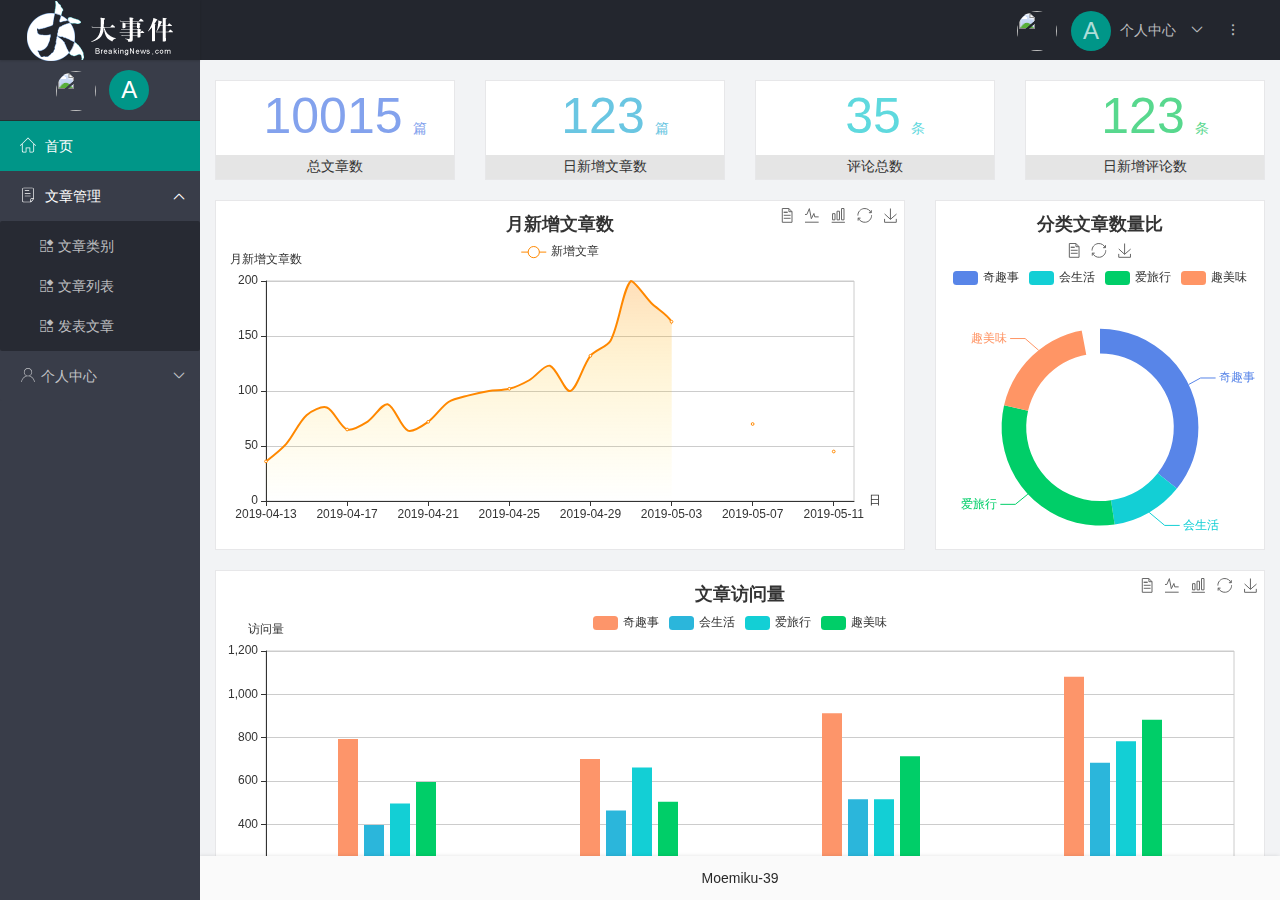
==== commit 8fd7d980: "完成了个人中心页面开发" ====
--- a/index.html
+++ b/index.html
@@ -29,9 +29,9 @@
                         <span class="text-avanter">A</span> 个人中心
                     </a>
                     <dl class="layui-nav-child">
-                        <dd><a href="">基本资料</a></dd>
-                        <dd><a href="">更换头像</a></dd>
-                        <dd><a href="">重置密码</a></dd>
+                        <dd><a href="/user/user_info.html" target="fm">基本资料</a></dd>
+                        <dd><a href="/user/user_avatar.html" target="fm">更换头像</a></dd>
+                        <dd><a href="/user/user_pwd.html" target="fm">重置密码</a></dd>
                         <dd><a href="javascript:;" id="logout">退出</a></dd>
                     </dl>
                 </li>
@@ -54,7 +54,7 @@
                 <!-- 左侧导航区域（可配合layui已有的垂直导航） -->
                 <ul class="layui-nav layui-nav-tree" lay-filter="test" lay-shrink="all">
                     <li class="layui-nav-item layui-this">
-                        <a href="/home/dashboard.html" target="dashboard">
+                        <a href="/home/dashboard.html" target="fm">
                             <svg class="icon" aria-hidden="true">
                                 <use xlink:href="#icon-home"></use>
                             </svg> 首页</a>
@@ -76,9 +76,9 @@
                                 <use xlink:href="#icon-user"></use>
                             </svg>个人中心</a>
                         <dl class="layui-nav-child layui-nav-child-left">
-                            <dd><a href="javascript:;"><i class="layui-icon layui-icon-app"></i> 基本资料</a></dd>
-                            <dd><a href="javascript:;"><i class="layui-icon layui-icon-app"></i> 更换头像</a></dd>
-                            <dd><a href="javascript:;"><i class="layui-icon layui-icon-app"></i> 重置密码</a></dd>
+                            <dd><a href="/user/user_info.html" target="fm"><i class="layui-icon layui-icon-app"></i> 基本资料</a></dd>
+                            <dd><a href="/user/user_avatar.html" target="fm"><i class="layui-icon layui-icon-app"></i> 更换头像</a></dd>
+                            <dd><a href="/user/user_pwd.html" target="fm"><i class="layui-icon layui-icon-app"></i> 重置密码</a></dd>
                         </dl>
                     </li>
                 </ul>
@@ -88,7 +88,7 @@
         <div class="layui-body">
             <!-- 内容主体区域 -->
 
-            <iframe src="home/dashboard.html" class="dashboard" name="dashboard" frameborder="0"></iframe>
+            <iframe src="home/dashboard.html" class="fm" name="fm" frameborder="0"></iframe>
         </div>
 
         <div class="layui-footer">
--- a/assets/css/index.css
+++ b/assets/css/index.css
@@ -23,7 +23,7 @@
     margin-right: 10px;
 }
 
-.dashboard {
+.fm {
     width: 100%;
     height: 100%;
 }
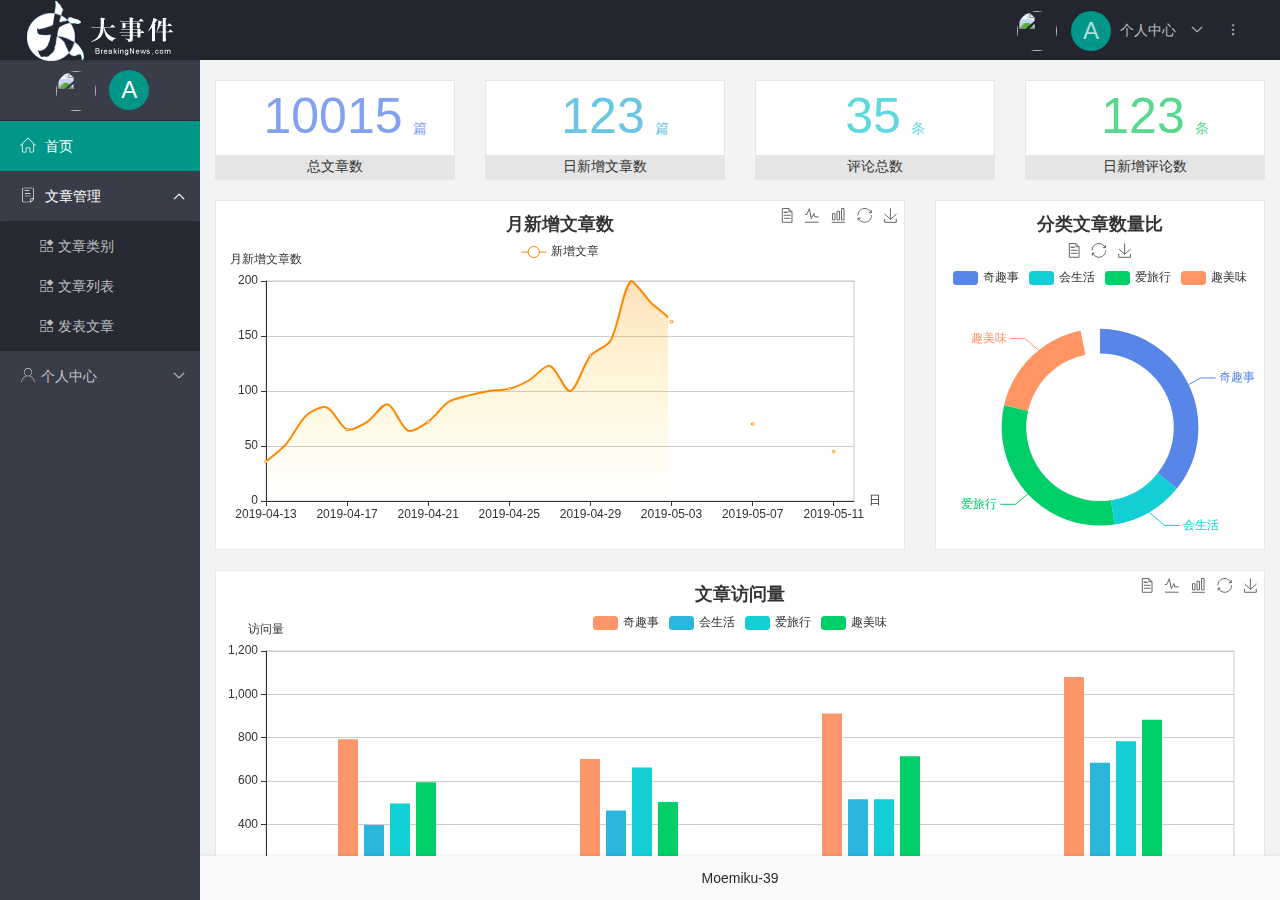
==== commit f0ec03f2: "完成了文章管理功能开发" ====
--- a/index.html
+++ b/index.html
@@ -27,6 +27,7 @@
                     <a href="javascript:;" class="userinfo">
                         <img src="//tva1.sinaimg.cn/crop.0.0.118.118.180/5db11ff4gw1e77d3nqrv8j203b03cweg.jpg" class="layui-nav-img">
                         <span class="text-avanter">A</span> 个人中心
+                        <span class="layui-nav-bar"></span>
                     </a>
                     <dl class="layui-nav-child">
                         <dd><a href="/user/user_info.html" target="fm">基本资料</a></dd>
@@ -34,6 +35,7 @@
                         <dd><a href="/user/user_pwd.html" target="fm">重置密码</a></dd>
                         <dd><a href="javascript:;" id="logout">退出</a></dd>
                     </dl>
+
                 </li>
                 <li class="layui-nav-item" lay-header-event="menuRight" lay-unselect>
                     <a href="javascript:;">
@@ -65,9 +67,9 @@
                                 <use xlink:href="#icon-16"></use>
                             </svg> 文章管理</a>
                         <dl class="layui-nav-child layui-nav-child-left">
-                            <dd><a href="javascript:;"><i class="layui-icon layui-icon-app"></i> 文章类别</a></dd>
-                            <dd><a href="javascript:;"><i class="layui-icon layui-icon-app"></i> 文章列表</a></dd>
-                            <dd><a href="javascript:;"><i class="layui-icon layui-icon-app"></i> 发表文章</a></dd>
+                            <dd><a href="/article/art_cate.html" target="fm"><i class="layui-icon layui-icon-app"></i> 文章类别</a></dd>
+                            <dd><a href="/article/art_list.html" target="fm"><i class="layui-icon layui-icon-app"></i> 文章列表</a></dd>
+                            <dd><a href="/article/art_pub.html" target="fm"><i class="layui-icon layui-icon-app"></i> 发表文章</a></dd>
                         </dl>
                     </li>
                     <li class="layui-nav-item ">
